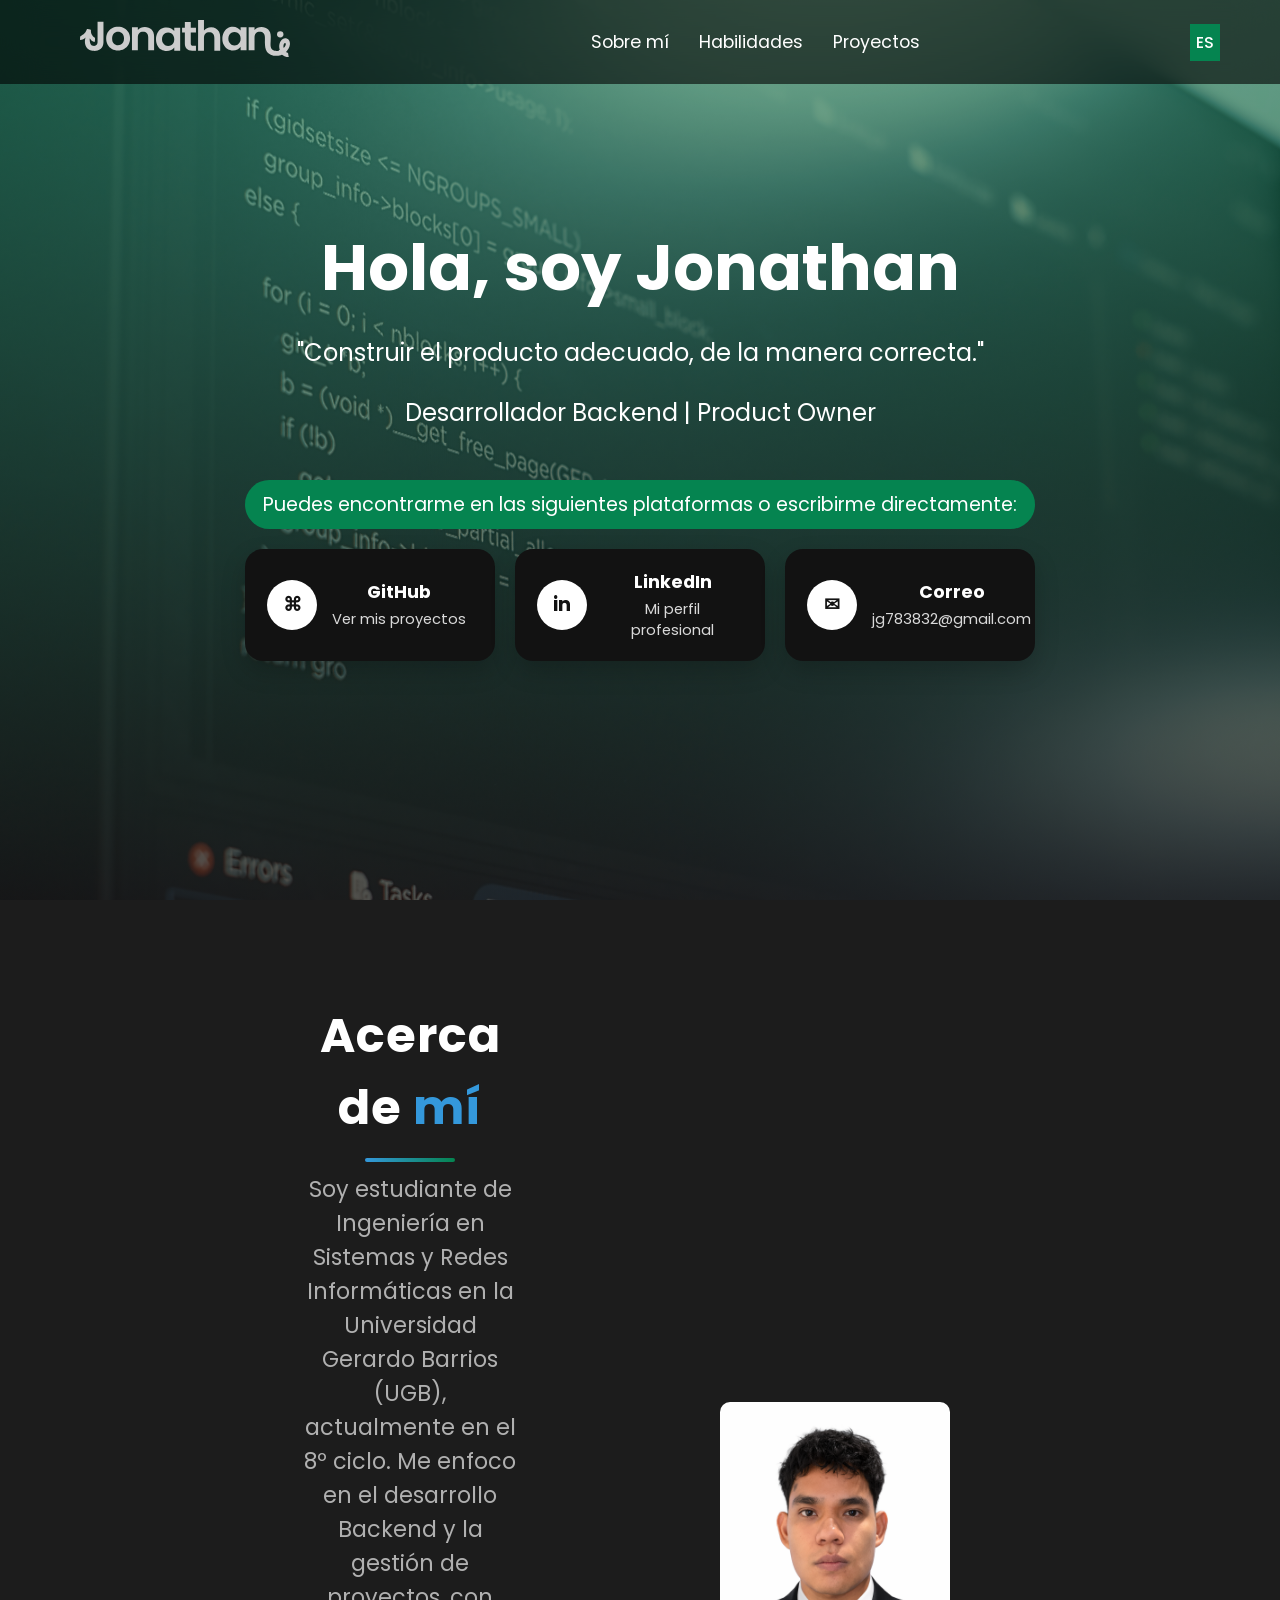
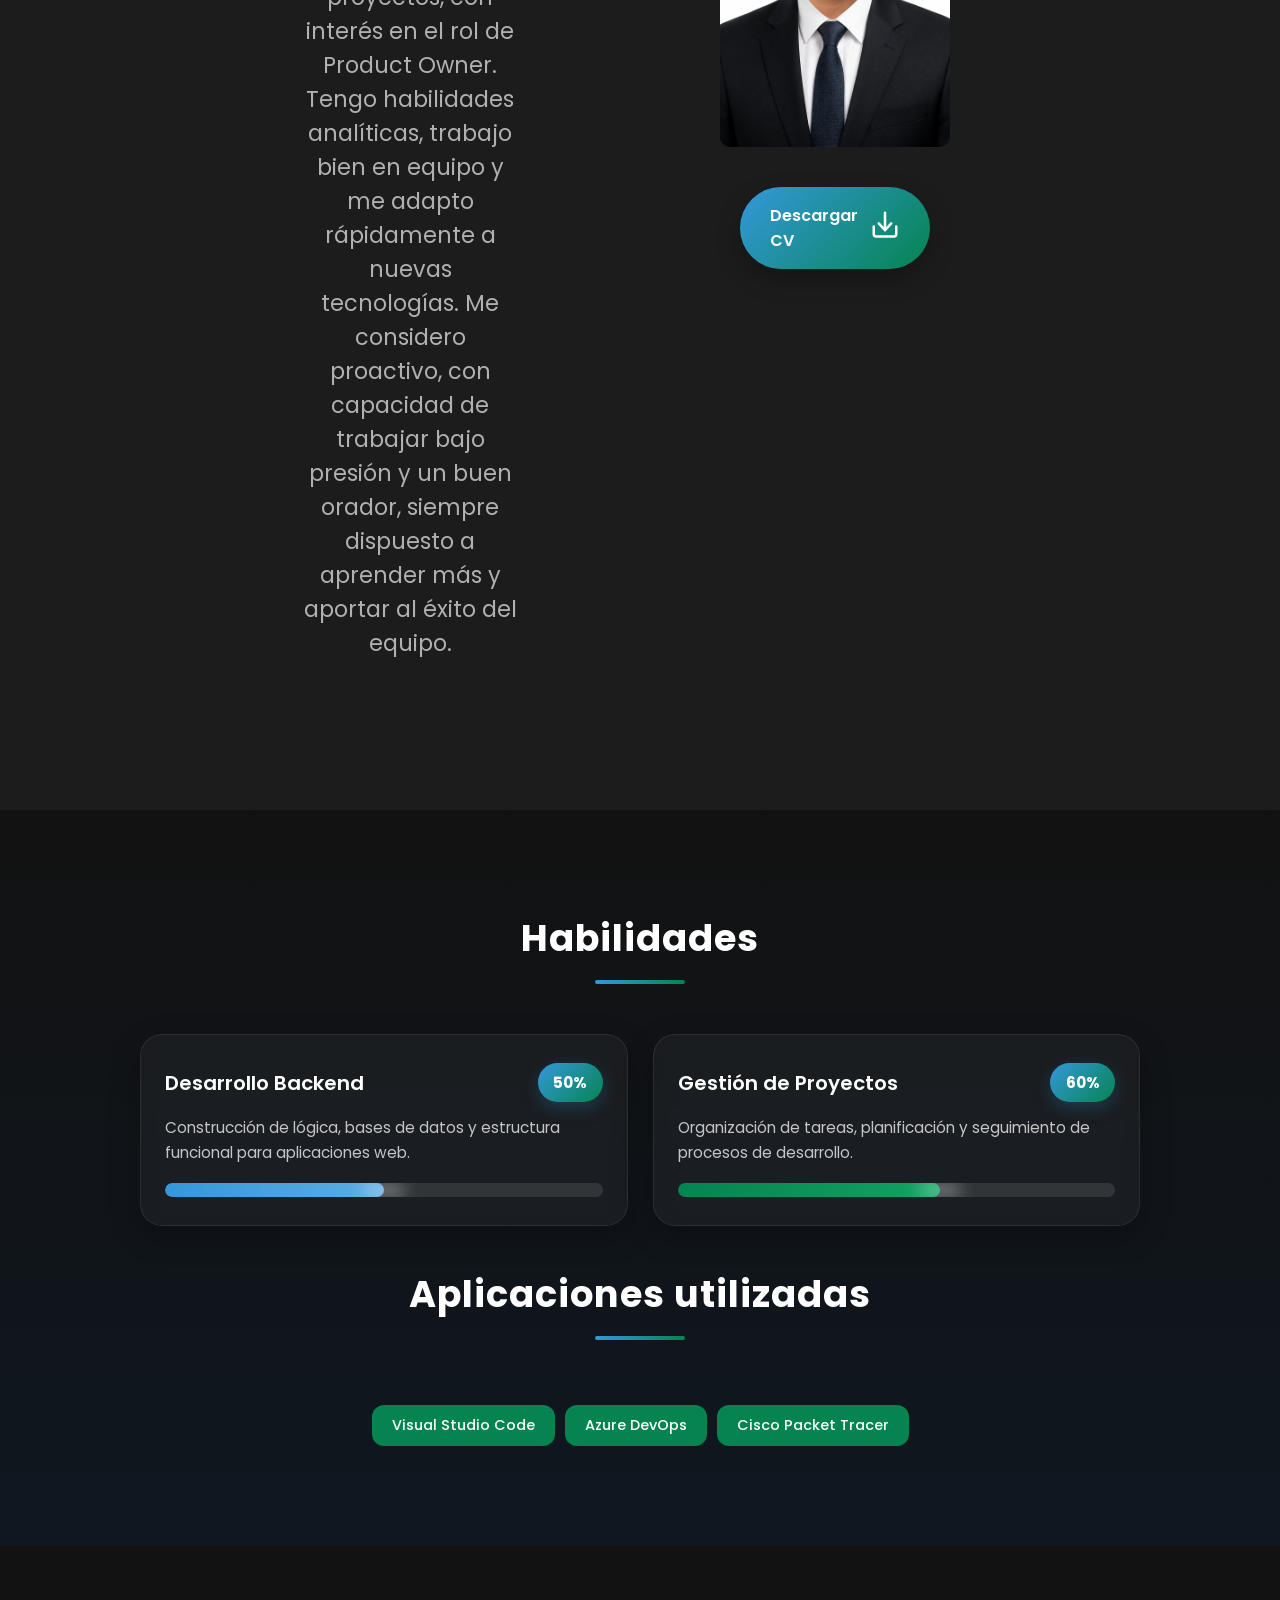
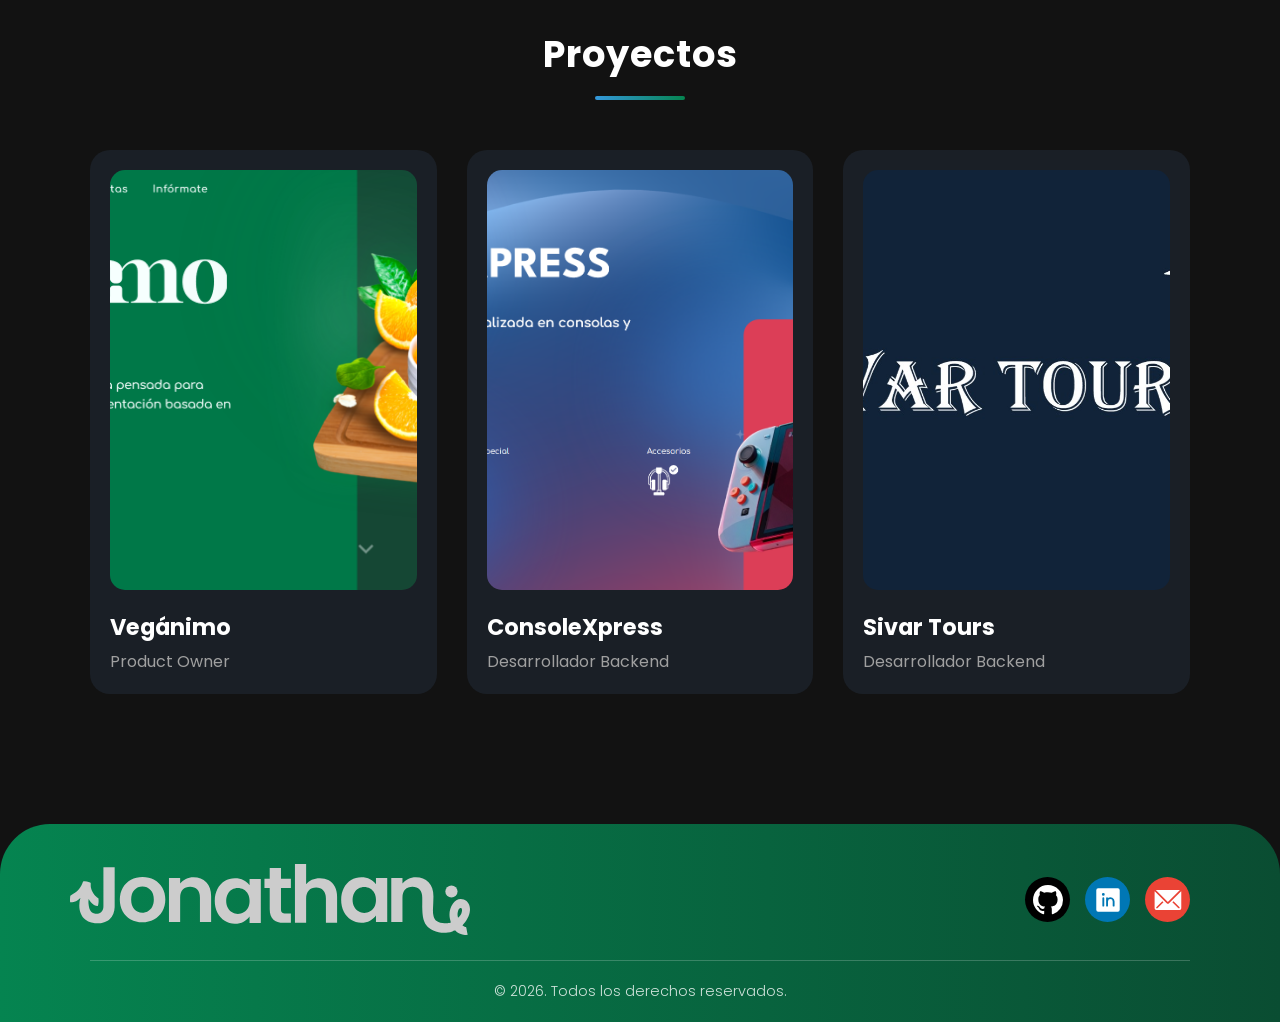
==== index.html @ ab4e5bc3 "Primer commit" ====
<!DOCTYPE html>
<html lang="es">
<head>
    <meta charset="UTF-8">
    <meta name="viewport" content="width=device-width, initial-scale=1.0">
    <meta name="description" content="Portafolio profesional de Jonathan, desarrollador y diseñador UI/UX">
    <link rel="preconnect" href="https://fonts.googleapis.com">
    <link rel="preconnect" href="https://fonts.gstatic.com" crossorigin>
    <link href="https://fonts.googleapis.com/css2?family=Poppins:wght@100;200;300;400;500;600;700;800;900&display=swap" rel="stylesheet">

    <title>Portafolio - Jonathan</title>
    <link rel="stylesheet" href="css/styles.css">
    <link rel="stylesheet" href="css/inicio.css">
    <link rel="stylesheet" href="css/sobremi.css">
    <link rel="stylesheet" href="css/proyectos.css">
    <link rel="stylesheet" href="css/footer.css">


</head>
<body>
    <!-- Barra de navegación -->
    <nav class="navbar">
        <div class="container">
            <a href="#" class="logo"><img src="images/logo/logo-blanco.svg" alt=""></a>
            <ul class="nav-links">
                <li><a href="#sobre-mi" data-es="Sobre mí" data-en="About me"></a></li>
                <li><a href="#habilidades" data-es="Habilidades" data-en="Skills"></a></li>
                <li><a href="#proyectos" data-es="Proyectos" data-en="Projects"></a></li>
                <!--<li><a href="#contacto">Contacto</a></li>-->
            </ul>
                <a class="idioma" id="btnIdioma">ES</a>
        </div>
    </nav>

    <!-- Hero -->
    <section class="hero">
        <div class="hero-content">
            <h1>Hola, soy Jonathan</h1>
            <p data-es='"Construir el producto adecuado, de la manera correcta."' data-en='"Build the right product, in the right way."'></p>
            <br>
            <p data-es="Desarrollador Backend | Product Owner " data-en="Backend Developer | Product Owner">Desarrollador Backend | Product Owner </p>

            <section class="contacto-seccion">
                <p class="contacto-texto" data-es="Puedes encontrarme en las siguientes plataformas o escribirme directamente:" data-en="You can find me on the following platforms or write to me directly:">
                    
                </p>

                <div class="contactos-box">
                    <a href="http://github.com/JonathanGolzalez" target="_blank" class="contacto-card github">
                        <span class="icono">⌘</span>
                        <div>
                            <h3>GitHub</h3>
                            <p data-es="Ver mis proyectos" data-en="See my projects"></p>
                        </div>
                    </a>

                    <a href="https:www.linkedin.com/in/jonathan-alexander-delgado-gonzález-838911291" target="_blank" class="contacto-card linkedin">
                        <span class="icono">in</span>
                        <div>
                            <h3>LinkedIn</h3>
                            <p data-es="Mi perfil profesional" data-en="My professional profile">l</p>
                        </div>
                    </a>

                    <a href="mailto:jg783832@gmail.com" class="contacto-card correo">
                        <span class="icono">✉</span>
                        <div>
                            <h3 data-es="Correo" data-en="Mail">Correo</h3>
                            <p>jg783832@gmail.com</p>
                        </div>
                    </a>
                </div>
            </section>

        </div>
    </section>

    <!-- Sobre mí -->
    <section class="sobre-mi" id="sobre-mi">
        <div class="secctitulo-acercademi">
            <h2 class="titulo-seccion" data-es='Acerca de <span>mí</span>' data-en='About <span>me</span>'>Acerca de <span>mí</span></h2>
            <p class="descripcion" 
            data-es="Soy estudiante de Ingeniería en Sistemas y Redes Informáticas en la Universidad Gerardo Barrios (UGB), actualmente en el 8º ciclo.
                Me enfoco en el desarrollo Backend y la gestión de proyectos, con interés en el rol de Product Owner. 
                Tengo habilidades analíticas, trabajo bien en equipo y me adapto rápidamente a nuevas tecnologías. 
                Me considero proactivo, con capacidad de trabajar bajo presión y un buen orador, siempre dispuesto a aprender más y aportar al éxito del equipo." 
            
            data-en="I am a Systems and Networks Engineering student at Gerardo Barrios University (UGB), currently in my eighth semester.

            I focus on backend development and project management, with an interest in the Product Owner role.

            I have strong analytical skills, work well in a team, and adapt quickly to new technologies.

            I consider myself proactive, capable of working under pressure, and a good communicator, always eager to learn more and contribute to the team's success.">
                
            </p>
        </div>
        <div class="contenedor-sobremi">
            <div class="imagenes-sobremi">
                <div class="imagen-atras">
                    <img src="images/Jonathan.png" alt="Imagen de Jonathan">
                </div>

                <section class="cv-seccion">
                    <a href="cv/Jonathan-Backend-PO.pdf" download class="btn-cv">
                        <span class="btn-cv-texto" data-es="Descargar CV" data-en="Download CV">Descargar CV</span>
                        <span class="btn-cv-icono">
                            <svg width="30px" height="30px" viewBox="0 0 24 24" fill="none" xmlns="http://www.w3.org/2000/svg">
                            <path d="M3 14V20C3 21.1046 3.89543 22 5 22H19C20.1046 22 21 21.1046 21 20V14" stroke="#fff" stroke-width="2" stroke-linecap="round" stroke-linejoin="round"/>
                            <path d="M12 3V17M12 17L7 11.5555M12 17L17 11.5556" stroke="#fff" stroke-width="2" stroke-linecap="round" stroke-linejoin="round"/>
                            </svg>
                        </span>
                    </a>
                </section>

            </div>
        </div>
    </section>

    <!-- Habilidades -->
    <section class="habilidades" id="habilidades">
        <h2 class="titulo-seccion" data-es="Habilidades" data-en="Skills">Habilidades</h2>

        <div class="habilidades-container">
            <div class="habilidad-card">
                <div class="habilidad-top">
                    <h3 data-es="Desarrollo Backend" data-en="Backend Development">Desarrollo Backend</h3>
                    <span>50%</span>
                </div>

                <p class="habilidad-texto" 
                
                data-es="Construcción de lógica, bases de datos y estructura funcional para aplicaciones web."
                
                data-en="Building logic, databases, and functional structure for web applications." >
                    
                </p>

                <div class="progress-bar">
                    <div class="progress backend"></div>
                </div>
            </div>

            <div class="habilidad-card">
                <div class="habilidad-top">
                    <h3 data-es="Gestión de Proyectos" data-en="Gestión de Proyectos"></h3>
                    <span>60%</span>
                </div>

                <p class="habilidad-texto" data-es="Organización de tareas, planificación y seguimiento de procesos de desarrollo." data-en="Task organization, planning and monitoring of development processes.">
                    
                </p>

                <div class="progress-bar">
                    <div class="progress gestion"></div>
                </div>
            </div>
        </div>

        <div class="aplicaciones-grid">
            <h2 class="titulo-seccion" data-es="Aplicaciones utilizadas" data-en="Applications used"></h2>
            <div class="pills-container">
                <span class="pill"  data-es="Visual Studio Code" data-en="Visual Studio Code"></span>
                <span class="pill">Azure DevOps</span>
                <span class="pill">Cisco Packet Tracer</span>
            </div>
        </div>

    </section>

    <!-- PROYECTOS -->
    <section class="proyectos" id="proyectos">
        <h2 class="titulo-seccion" data-es="Proyectos" data-en="Projects"></h2>

        <div class="proyectos-grid">
            <a href="proyectos/veganimo/veganimo.html" class="proyecto-card">
                <img src="proyectos/veganimo/img-veg-port.png" class="imagen-placeholder" alt="">
                <div class="proyecto-info">
                    <h3>Vegánimo</h3>
                    <p>Product Owner</p>
                </div>
            </a>

            <a href="proyectos/consolexpress/consolexpress.html" class="proyecto-card">
                <img src="proyectos/consolexpress/img-portcons.png" class="imagen-placeholder" alt="">
                <div class="proyecto-info">
                    <h3>ConsoleXpress</h3>
                    <p data-es="Desarrollador Backend" data-en="Backend Developer"></p>
                </div>
            </a>

            <a href="proyectos/sivar-tours/sivar-tours.html" class="proyecto-card">
                <img src="proyectos/sivar-tours/img-sivar.jpg" class="imagen-placeholder" alt="">
                <div class="proyecto-info">
                    <h3>Sivar Tours</h3>
                    <p data-es="Desarrollador Backend" data-en="Backend Developer"></p>
                </div>
            </a>
        </div>
    </section>

    <!-- FOOTER -->
    <footer class="main-footer">
        <div class="footer-content">
            <div class="footer-top">
                <img src="images/logo/logo-blanco.svg" class="footer-logo" alt="">
                
                <div class="social-links">
                    <a href="http://github.com/JonathanGolzalez" target="_blank" class="social-icon github-footer" title="GitHub">
                        <svg width="30px" height="30px" viewBox="0 0 16 16" xmlns="http://www.w3.org/2000/svg">
                        <path fill="#fff" fill-rule="evenodd" clip-rule="evenodd" d="M7.976 0A7.977 7.977 0 000 7.976c0 3.522 2.3 6.507 5.431 7.584.392.049.538-.196.538-.392v-1.37c-2.201.49-2.69-1.076-2.69-1.076-.343-.93-.881-1.175-.881-1.175-.734-.489.048-.489.048-.489.783.049 1.224.832 1.224.832.734 1.223 1.859.88 2.3.685.048-.538.293-.88.489-1.076-1.762-.196-3.621-.881-3.621-3.964 0-.88.293-1.566.832-2.153-.05-.147-.343-.978.098-2.055 0 0 .685-.196 2.201.832.636-.196 1.322-.245 2.007-.245s1.37.098 2.006.245c1.517-1.027 2.202-.832 2.202-.832.44 1.077.146 1.908.097 2.104a3.16 3.16 0 01.832 2.153c0 3.083-1.86 3.719-3.62 3.915.293.244.538.733.538 1.467v2.202c0 .196.146.44.538.392A7.984 7.984 0 0016 7.976C15.951 3.572 12.38 0 7.976 0z"/>
                        </svg>
                    </a>
                    <a href="https://www.linkedin.com/in/jonathan-gonzalez-838911291" target="_blank" class="social-icon linkedin-footer" title="LinkedIn">
                        <svg fill="#fff" width="30px" height="30px" viewBox="0 0 256 256" id="Flat" xmlns="http://www.w3.org/2000/svg">
                        <path d="M212,28H44A16.01817,16.01817,0,0,0,28,44V212a16.01833,16.01833,0,0,0,16,16H212a16.01833,16.01833,0,0,0,16-16V44A16.01817,16.01817,0,0,0,212,28ZM96,176.001a8,8,0,1,1-16,0v-64a8,8,0,0,1,16,0ZM88,92a12,12,0,1,1,12-12A12,12,0,0,1,88,92Zm96,84.001a8,8,0,1,1-16,0v-36a20,20,0,0,0-40,0v36a8,8,0,1,1-16,0v-64a7.99729,7.99729,0,0,1,15.79492-1.77857A35.98125,35.98125,0,0,1,184,140.001Z"/>
                        </svg>
                    </a>
                    <a href="mailto:jg783832@gmail.com" class="social-icon email-footer" title="Email">
                        <svg fill="#fff" width="30px" height="30px" viewBox="0 0 36 36" version="1.1"  preserveAspectRatio="xMidYMid meet" xmlns="http://www.w3.org/2000/svg" xmlns:xlink="http://www.w3.org/1999/xlink">
                            <title>email-solid</title>
                            <path class="clr-i-solid clr-i-solid-path-1" d="M32.33,6a2,2,0,0,0-.41,0h-28a2,2,0,0,0-.53.08L17.84,20.47Z"></path><path class="clr-i-solid clr-i-solid-path-2" d="M33.81,7.39,19.25,21.89a2,2,0,0,1-2.82,0L2,7.5a2,2,0,0,0-.07.5V28a2,2,0,0,0,2,2h28a2,2,0,0,0,2-2V8A2,2,0,0,0,33.81,7.39ZM5.3,28H3.91V26.57l7.27-7.21,1.41,1.41Zm26.61,0H30.51l-7.29-7.23,1.41-1.41,7.27,7.21Z"></path>
                            <rect x="0" y="0" width="36" height="36" fill-opacity="0"/>
                        </svg>
                    </a>
                </div>
            </div>
            
            <hr class="footer-line">
            
            <div class="footer-bottom">
                <p data-es="&copy; 2026. Todos los derechos reservados." data-en="© 2026. All rights reserved."></p>
            </div>
        </div>
    </footer>

      <!-- Contacto -->
    <!--<section class="contacto" id="contacto">
        <h2 class="titulo-seccion">Contacto</h2>
        <p>¿Te gustaría trabajar conmigo? Contáctame a través de:</p>
        <a href="mailto:Jg783832@gmail.com" class="btn">Enviar correo</a>
         <a href="https://www.linkedin.com/in/jonathan-gonzalez-838911291" target="_blank" class="btn">Mi LinkedIn</a>
    </section>-->

    <script src="script.js"></script>
    <script src="port-idioma.js"></script>
</body>
</html>
---- css/styles.css ----
/* Reset */
* {
    margin: 0;
    padding: 0;
    box-sizing: border-box;
}

/* Body */
body {
    font-family: 'Poppins', sans-serif;
    background-color: #121212;
    color: #fff;
}

/* Navbar */
.navbar {
    background-color: rgba(0, 0, 0, 0.6);
    position: fixed;
    width: 100%;
    top: 0;
    z-index: 100;
    padding: 20px 0;
    backdrop-filter: blur(20px);
}

.navbar .container {
    display: flex;
    justify-content: space-between;
    align-items: center;
    max-width: 1200px;
    margin: 0 auto;
    padding: 0 20px;
}



.logo{
    margin-left: 20px;
    width: 210px;
    height: auto;
}

.navbar .nav-links {
    list-style: none;
    display: flex;
}

.navbar .nav-links li {
    margin-left: 30px;
}

.navbar .nav-links li a {
    color: #fff;
    text-decoration: none;
    font-size: 1.1rem;
}

/*boton ingles/español*/
.idioma{
    font-weight:500;
    cursor: pointer;
    padding: 6px;
    background: #058450;
}

.idioma:active{
    background-color: #05a261;
}


.titulo-seccion {
    text-align: center;
    font-size: 2.3rem;
    color: #ffffff;
    margin-bottom: 50px;
    position: relative;
    letter-spacing: 1px;
}

.titulo-seccion::after {
    content: "";
    display: block;
    width: 90px;
    height: 4px;
    margin: 14px auto 0;
    border-radius: 10px;
    background: linear-gradient(90deg, #3498DB, #058450);
}



/* Contacto */
.contacto {
    padding: 80px 0;
    text-align: center;
    background-color: #1c1c1c;
}

.contacto p {
    margin-bottom: 20px;
    font-size: 1.2rem;
}

.contacto .btn {
    background-color: #3498db;
    color: #fff;
    padding: 15px 30px;
    border-radius: 5px;
    text-decoration: none;
    font-size: 1.2rem;
}

.contacto .btn:hover {
    background-color: #2980b9;
}

/* Sobre mí */
.sobre-mi {
    padding: 100px 0;
    background-color: #1c1c1c;
    display: flex; /* Usamos flexbox */
    align-items: center; /* Centra verticalmente los elementos */
    justify-content: flex-start; /* Alinea los elementos a la izquierda */
}

/* Contenedor de la imagen y el texto */
.sobre-mi .contenedor-sobremi {
    display: flex;
    align-items: center;
    justify-content: flex-start;
    width: 100%;
}

.sobre-mi .imagenes-sobremi {
    margin-left: 200px; /* Mueve la imagen hacia la derecha */
}

.sobre-mi .imagenes-sobremi .imagen-atras img {
    width: 350px; /* Limitar el tamaño de la imagen */
    height: auto; /* Mantener la relación de aspecto */
    max-width: 100%; /* Asegura que no se desborde */
    border-radius: 10px; /* Bordes redondeados (opcional) */
    display: block; /* Elimina el espacio en blanco debajo de la imagen */
    margin-right: 0; /* Centra la imagen */
}

/* Ajustes en el texto */
.sobre-mi .descripcion {
    font-size: 1.1rem;
    color: #b0b0b0;
    max-width: 700px;
    margin: 0 auto;
}
---- css/inicio.css ----
/* Hero Section */
.hero {
    height: 100vh;
    background-image:
        linear-gradient(to bottom, rgba(5, 132, 79, 0.479) 0%, rgba(18, 18, 18, 0.671) 100%),
        url('/images/bg-bakend.jpg');
    background-size: cover;
    background-position: center center;
    background-repeat: no-repeat;
    display: flex;
    justify-content: center;
    align-items: center;
    text-align: center;
}

.hero-content {
    color: #fff;
}

.hero h1 {
    font-size: 4rem;
    margin-bottom: 20px;
}

.hero p {
    font-size: 1.5rem;
}

.contacto-seccion{
    width: 100%;
    max-width: 900px;
    margin: 30px auto 0;
    padding: 20px;
}

.contacto-texto{
    color: #FFFFFF;
    font-size: 1.2rem !important;
    margin-bottom: 20px;
    text-align: center;
    background-color: #058450;
    padding: 10px;
    border-radius: 50px;
}

.contactos-box{
    display: flex;
    justify-content: center;
    gap: 20px;
    flex-wrap: wrap;
}

.contacto-card{
    width: 250px;
    min-height: 90px;
    background: #121212;
    border: 2px solid transparent;
    border-radius: 18px;
    padding: 18px 20px;
    display: flex;
    align-items: center;
    gap: 15px;
    text-decoration: none;
    color: #FFFFFF;
    box-shadow: 0 10px 25px rgba(0,0,0,0.20);
    transition: transform 0.35s ease, box-shadow 0.35s ease, border-color 0.35s ease;
    animation: subirSuave 1s ease;
}

.contacto-card:hover{
    transform: translateY(-8px) scale(1.03);
    box-shadow: 0 15px 30px rgba(52, 152, 219, 0.25);
}

.contacto-card .icono{
    width: 50px;
    height: 50px;
    border-radius: 50%;
    background: #FFFFFF;
    color: #121212;
    display: flex;
    justify-content: center;
    align-items: center;
    font-weight: 700;
    font-size: 1.2rem;
    flex-shrink: 0;
    transition: transform 0.35s ease, background 0.35s ease, color 0.35s ease;
}

.contacto-card:hover .icono{
    transform: rotate(8deg) scale(1.1);
}

.contacto-card h3{
    margin: 0;
    font-size: 1.1rem;
}

.contacto-card p{
    margin: 4px 0 0;
    font-size: 0.92rem;
    color: #d9d9d9;
}

.github:hover{
    border-color: #3498DB;
}

.linkedin:hover{
    border-color: #058450;
}

.correo:hover{
    border-color: #FFFFFF;
}

.github:hover .icono{
    background: #3498DB;
    color: #FFFFFF;
}

.linkedin:hover .icono{
    background: #058450;
    color: #FFFFFF;
}

.correo:hover .icono{
    background: #FFFFFF;
    color: #121212;
}

@keyframes subirSuave{
    from{
        opacity: 0;
        transform: translateY(25px);
    }
    to{
        opacity: 1;
        transform: translateY(0);
    }
}

/* Responsive */
@media (max-width: 768px){
    .contactos-box{
        flex-direction: column;
        align-items: center;
    }

    .contacto-card{
        width: 100%;
        max-width: 330px;
    }
}
---- css/sobremi.css ----
/* Sobre mí */
.sobre-mi {
    padding: 100px 300px !important;
    background-color: #1c1c1c;
    display: flex; /* Usamos flexbox */
    align-items: center; /* Centra verticalmente los elementos */
    justify-content: center; /* Centra horizontalmente los elementos */
}

.sobre-mi .secctitulo-acercademi {
    text-align: center;
    margin-bottom: 50px;
}

.sobre-mi .secctitulo-acercademi h2 {
    font-size: 3rem;
    margin-bottom: 10px;
}

.sobre-mi .secctitulo-acercademi span {
    color: #3498db;
}

.sobre-mi .descripcion {
    font-size: 1.4rem;
    color: #b0b0b0;
    max-width: 700px;
    margin: 0 auto;
}

/* Contenedor de la imagen y el texto */
.sobre-mi .contenedor-sobremi {
    display: flex;
    align-items: center;
    justify-content: center;
    width: 100%;
}

.sobre-mi .imagenes-sobremi {
    margin-right: 30px; /* Espacio entre la imagen y el texto */
}

.sobre-mi .imagenes-sobremi .imagen-atras img {
    width: 350px; /* Limitar el tamaño de la imagen */
    height: auto; /* Mantener la relación de aspecto */
    max-width: 100%; /* Asegura que no se desborde */
    border-radius: 10px; /* Bordes redondeados (opcional) */
    display: block; /* Elimina el espacio en blanco debajo de la imagen */
    margin: 0 auto; /* Centra la imagen */
}

.cv-seccion{
    width: 100%;
    display: flex;
    justify-content: center;
    align-items: center;
    padding: 40px 20px;
}

.btn-cv{
    position: relative;
    display: inline-flex;
    align-items: center;
    gap: 12px;
    padding: 16px 30px;
    background: linear-gradient(135deg, #3498DB, #058450);
    color: #FFFFFF;
    text-decoration: none;
    font-size: 1rem;
    font-weight: 600;
    border-radius: 50px;
    overflow: hidden;
    transition: transform 0.35s ease, box-shadow 0.35s ease;
    box-shadow: 0 10px 25px rgba(0, 0, 0, 0.25);
    animation: flotar 2.5s ease-in-out infinite;
}

.btn-cv:hover{
    transform: translateY(-5px) scale(1.04);
    box-shadow: 0 15px 30px rgba(52, 152, 219, 0.35);
}

.btn-cv-texto,
.btn-cv-icono{
    position: relative;
    z-index: 2;
}

.btn-cv-icono{
    font-size: 1.2rem;
    transition: transform 0.35s ease;
}

.btn-cv:hover .btn-cv-icono{
    transform: translateY(3px);
}

.btn-cv::before{
    content: "";
    position: absolute;
    top: 0;
    left: -75%;
    width: 50%;
    height: 100%;
    background: rgba(255,255,255,0.25);
    transform: skewX(-25deg);
    transition: left 0.7s ease;
}

.btn-cv:hover::before{
    left: 130%;
}

@keyframes flotar{
    0%, 100%{
        transform: translateY(0);
    }
    50%{
        transform: translateY(-6px);
    }
}


/* HABILIDADES */
.habilidades {
    padding: 100px 20px;
    background: linear-gradient(180deg, #121212 0%, #0f1720 100%);
}

.habilidades .titulo-seccion {
    text-align: center;
    font-size: 2.3rem;
    color: #ffffff;
    margin-bottom: 50px;
    position: relative;
    letter-spacing: 1px;
}

.habilidades .titulo-seccion::after {
    content: "";
    display: block;
    width: 90px;
    height: 4px;
    margin: 14px auto 0;
    border-radius: 10px;
    background: linear-gradient(90deg, #3498DB, #058450);
}

.habilidades-container {
    max-width: 1000px;
    margin: 0 auto;
    display: grid;
    grid-template-columns: repeat(2, minmax(280px, 1fr));
    gap: 25px;
}

.habilidad-card {
    background: rgba(255, 255, 255, 0.04);
    border: 1px solid rgba(255, 255, 255, 0.08);
    border-radius: 22px;
    padding: 28px 24px;
    box-shadow: 0 10px 30px rgba(0, 0, 0, 0.25);
    backdrop-filter: blur(8px);
    transition: transform 0.35s ease, box-shadow 0.35s ease, border-color 0.35s ease;
    position: relative;
    overflow: hidden;
}

.habilidad-card::before {
    content: "";
    position: absolute;
    inset: 0;
    background: linear-gradient(135deg, rgba(52, 152, 219, 0.10), rgba(5, 132, 80, 0.08));
    opacity: 0;
    transition: opacity 0.35s ease;
}

.habilidad-card:hover {
    transform: translateY(-8px);
    border-color: rgba(52, 152, 219, 0.35);
    box-shadow: 0 18px 40px rgba(0, 0, 0, 0.35);
}

.habilidad-card:hover::before {
    opacity: 1;
}

.habilidad-top,
.habilidad-texto,
.progress-bar {
    position: relative;
    z-index: 2;
}

.habilidad-top {
    display: flex;
    justify-content: space-between;
    align-items: center;
    gap: 15px;
    margin-bottom: 14px;
}

.habilidad-top h3 {
    color: #ffffff;
    font-size: 1.25rem;
    margin: 0;
    font-weight: 600;
}

.habilidad-top span {
    min-width: 65px;
    text-align: center;
    padding: 8px 12px;
    border-radius: 999px;
    background: linear-gradient(135deg, #3498DB, #058450);
    color: #ffffff;
    font-size: 0.95rem;
    font-weight: 700;
    box-shadow: 0 6px 18px rgba(52, 152, 219, 0.25);
}

.habilidad-texto {
    color: rgba(255, 255, 255, 0.75);
    font-size: 0.96rem;
    line-height: 1.6;
    margin-bottom: 18px;
}

.progress-bar {
    width: 100%;
    height: 14px;
    background: rgba(255, 255, 255, 0.10);
    border-radius: 999px;
    overflow: hidden;
    position: relative;
}

.progress {
    height: 100%;
    border-radius: 999px;
    position: relative;
    animation: llenarBarra 1.8s ease forwards;
}

.progress::after {
    content: "";
    position: absolute;
    top: 0;
    right: -20px;
    width: 40px;
    height: 100%;
    background: rgba(255, 255, 255, 0.35);
    filter: blur(8px);
}

.backend {
    width: 50%;
    background: linear-gradient(90deg, #3498DB, #5dade2);
}

.gestion {
    width: 60%;
    background: linear-gradient(90deg, #058450, #12a362);
}

@keyframes llenarBarra {
    from {
        width: 0;
    }
}

/* Responsive */
@media (max-width: 768px) {
    .habilidades {
        padding: 80px 15px;
    }

    .habilidades-container {
        grid-template-columns: 1fr;
    }

    .habilidades .titulo-seccion {
        font-size: 2rem;
    }

    .habilidad-card {
        padding: 24px 18px;
    }

    .habilidad-top h3 {
        font-size: 1.1rem;
    }

    .habilidad-top span {
        font-size: 0.88rem;
        min-width: 58px;
        padding: 7px 10px;
    }
}


/* Aplicaciones (Pills) */
.aplicaciones-grid {
    margin-top: 40px;
    justify-content: center;
    position: relative;
    display: grid;

}

.pills-container {
    display: flex;
    flex-wrap: wrap;
    gap: 10px;
    margin-top: 15px;
}

.pill {
    background: #058450;
    color: white;
    padding: 10px 20px;
    border-radius: 12px;
    font-size: 0.9rem;
    font-weight: 500;
}
---- css/proyectos.css ----
/* Contenedor principal de la sección */
.proyectos {
    padding: 80px 7%;
    /*background: linear-gradient(180deg, #121212 0%, #0f1720 100%);*/
    text-align: center;
}

.titulo-seccion {
    text-align: center;
    font-size: 2.3rem;
    color: #ffffff;
    margin-bottom: 50px;
    position: relative;
    letter-spacing: 1px;
}

.titulo-seccion::after {
    content: "";
    display: block;
    width: 90px;
    height: 4px;
    margin: 14px auto 0;
    border-radius: 10px;
    background: linear-gradient(90deg, #3498DB, #058450);
}

/* Grid para alinear las tarjetas */
.proyectos-grid {
    display: grid;
    grid-template-columns: repeat(auto-fit, minmax(300px, 1fr));
    gap: 30px;
    max-width: 1200px;
    margin: 0 auto;
}

/* Estilo de la Tarjeta */
.proyecto-card {
    background-color: #1a1f26; /* Gris muy oscuro como el de la imagen */
    border-radius: 20px;
    padding: 20px;
    text-decoration: none; /* Quita el subrayado del enlace */
    transition: transform 0.3s ease, box-shadow 0.3s ease;
    display: block;
    text-align: left;
}

.proyecto-card:hover {
    transform: translateY(-8px);
    border-color: rgba(52, 152, 219, 0.35);
    box-shadow: 0 18px 40px rgba(0, 0, 0, 0.35);
}

.proyecto-card::before {
    content: "";

    inset: 0;
    background: linear-gradient(135deg, rgba(52, 152, 219, 0.10), rgba(5, 132, 80, 0.08));
    opacity: 0;
    transition: opacity 0.35s ease;
}



/* El recuadro blanco de la imagen */
.imagen-placeholder {
    width: 100%;
    height: 420px;
    object-fit: cover;
    display: block;
    aspect-ratio: 1 / 1; /* Lo hace cuadrado */
    border-radius: 15px;
    margin-bottom: 20px;
}


/* Textos dentro de la tarjeta */
.proyecto-info h3 {
    color: #ffffff;
    font-size: 1.4rem;
    margin-bottom: 5px;
    font-weight: 700;
}

.proyecto-info p {
    color: #a0a0a0; /* Color gris claro para el rol */
    font-size: 1rem;
}
---- css/footer.css ----
.main-footer {
    background: linear-gradient(90deg, #058450 0%, #0a4d32 100%);
    border-radius: 50px 50px 0 0; /* Bordes redondeados superiores */
    padding: 40px 7% 20px;
    color: #ffffff;
    margin-top: 50px;
}

.footer-content {
    max-width: 1200px;
    margin: 0 auto;
}

.footer-top {
    display: flex;
    justify-content: space-between;
    align-items: center;
    margin-bottom: 25px;
}

.footer-logo {
    margin-left: -20px;
    width: 400px;
    height: auto;
}

/* Contenedor de Iconos */
.social-links {
    display: flex;
    gap: 15px;
}

.social-icon {
    width: 45px;
    height: 45px;
    border-radius: 50%;
    display: flex;
    justify-content: center;
    align-items: center;
    text-decoration: none;
    color: #ffffff;
    font-size: 1.2rem;
    transition: all 0.3s ease;
}

/* Colores específicos para mejorar el diseño original */
.github-footer { background-color: #000000; }
.linkedin-footer { background-color: #0077b5; }
.email-footer { background-color: #ea4335; }

.social-icon:hover {
    transform: translateY(-5px);
    filter: brightness(1.2);
    box-shadow: 0 5px 15px rgba(0, 0, 0, 0.3);
}

/* Línea divisoria */
.footer-line {
    border: 0;
    height: 1px;
    background: rgba(255, 255, 255, 0.2);
    margin: 0;
}

.footer-bottom {
    text-align: center;
    padding-top: 20px;
}

.footer-bottom p {
    font-size: 0.9rem;
    opacity: 0.8;
    font-weight: 300;
}

/* Ajuste para móviles */
@media (max-width: 600px) {
    .footer-top {
        flex-direction: column;
        gap: 20px;
    }
    
    .main-footer {
        border-radius: 30px 30px 0 0;
        padding: 30px 5% 20px;
    }
}
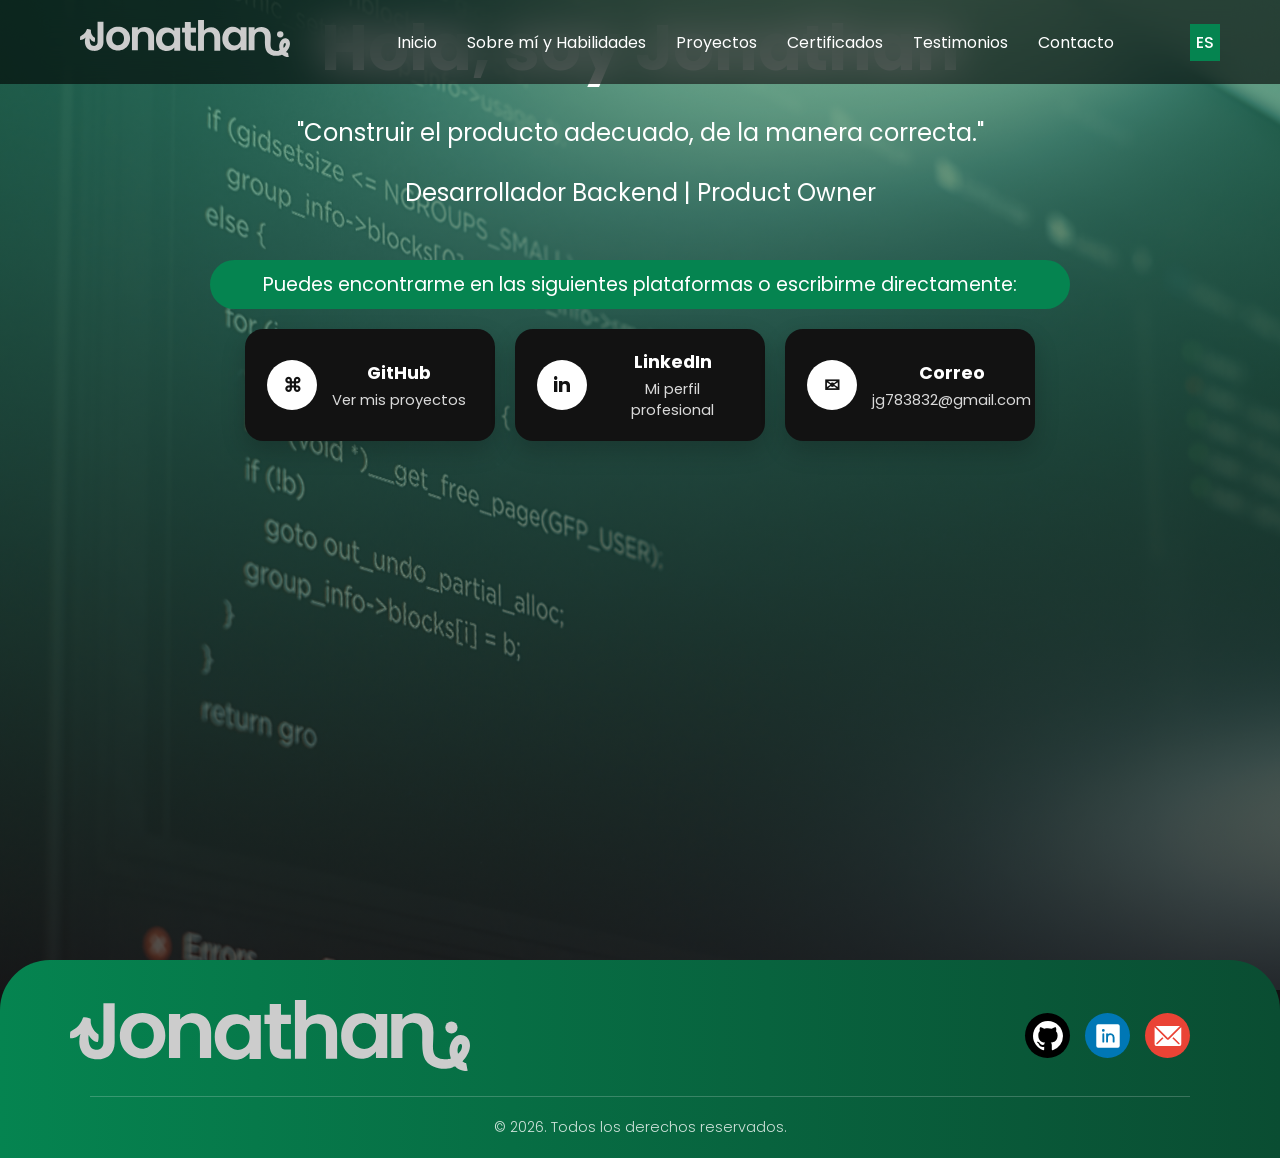
==== commit e70b4cce: "Corrigiendo poco a poco inicio, sobre mi y demas, faltan los demas apartados y agregar varias cosas" ====
--- a/index.html
+++ b/index.html
@@ -1,248 +1,446 @@
-<!DOCTYPE html>
-<html lang="es">
-<head>
-    <meta charset="UTF-8">
-    <meta name="viewport" content="width=device-width, initial-scale=1.0">
-    <meta name="description" content="Portafolio profesional de Jonathan, desarrollador y diseñador UI/UX">
-    <link rel="preconnect" href="https://fonts.googleapis.com">
-    <link rel="preconnect" href="https://fonts.gstatic.com" crossorigin>
-    <link href="https://fonts.googleapis.com/css2?family=Poppins:wght@100;200;300;400;500;600;700;800;900&display=swap" rel="stylesheet">
+<!doctype html>
+<html lang="en">
+  <head>
+    <meta charset="UTF-8" />
+    <meta name="viewport" content="width=device-width, initial-scale=1.0" />
+    <meta
+      name="description"
+      content="Portafolio profesional de Jonathan, desarrollador y diseñador UI/UX"
+    />
+    <link rel="preconnect" href="https://fonts.googleapis.com" />
+    <link rel="preconnect" href="https://fonts.gstatic.com" crossorigin />
+    <link
+      href="https://fonts.googleapis.com/css2?family=Poppins:wght@100;200;300;400;500;600;700;800;900&display=swap"
+      rel="stylesheet"
+    />
+
+    <!-- CEO -->
+    <meta property="og:title" content="Portafolio Jonathan González" />
+    <meta
+      property="og:description"
+      content="Desarrollador Backend y Product Owner"
+    />
+    <meta property="og:type" content="website" />
+    <meta property="og:url" content="" />
 
     <title>Portafolio - Jonathan</title>
-    <link rel="stylesheet" href="css/styles.css">
-    <link rel="stylesheet" href="css/inicio.css">
-    <link rel="stylesheet" href="css/sobremi.css">
-    <link rel="stylesheet" href="css/proyectos.css">
-    <link rel="stylesheet" href="css/footer.css">
-
-
-</head>
-<body>
+    <!-- CEO -->
+    <link rel="stylesheet" href="css/nabvar.css" />
+    <link rel="stylesheet" href="css/inicio.css" />
+    <link rel="stylesheet" href="css/sobremi.css" />
+    <link rel="stylesheet" href="css/proyectos.css" />
+    <link rel="stylesheet" href="css/certificados.css" />
+    <link rel="stylesheet" href="css/testimonios.css" />
+    <link rel="stylesheet" href="css/contacto.css" />
+
+    <link rel="stylesheet" href="css/footer.css" />
+  </head>
+  <body>
     <!-- Barra de navegación -->
     <nav class="navbar">
-        <div class="container">
-            <a href="#" class="logo"><img src="images/logo/logo-blanco.svg" alt=""></a>
-            <ul class="nav-links">
-                <li><a href="#sobre-mi" data-es="Sobre mí" data-en="About me"></a></li>
-                <li><a href="#habilidades" data-es="Habilidades" data-en="Skills"></a></li>
-                <li><a href="#proyectos" data-es="Proyectos" data-en="Projects"></a></li>
-                <!--<li><a href="#contacto">Contacto</a></li>-->
-            </ul>
-                <a class="idioma" id="btnIdioma">ES</a>
-        </div>
+      <div class="container">
+        <a href="#" class="logo"
+          ><img src="images/logo/logo-blanco.svg" alt=""
+        /></a>
+        <ul class="nav-links">
+          <li>
+            <a
+              href="#"
+              data-section="inicio"
+              data-es="Inicio"
+              data-en="Home"
+            ></a>
+          </li>
+          <li>
+            <a
+              href="#"
+              data-section="sobre-mi"
+              data-es="Sobre mí y Habilidades"
+              data-en="About me and skills"
+            ></a>
+          </li>
+
+          <li>
+            <a
+              href="#"
+              data-section="proyectos"
+              data-es="Proyectos"
+              data-en="Projects"
+            ></a>
+          </li>
+          <li>
+            <a
+              href="#"
+              data-section="certificados"
+              data-es="Certificados"
+              data-en="Certificates"
+            ></a>
+          </li>
+          <li>
+            <a
+              href="#"
+              data-section="testimonios"
+              data-es="Testimonios"
+              data-en="Testimonials"
+            ></a>
+          </li>
+          <li>
+            <a
+              href="#"
+              data-section="contacto"
+              data-es="Contacto"
+              data-en="Contact"
+            ></a>
+          </li>
+        </ul>
+        <a class="idioma" id="btnIdioma">ES</a>
+      </div>
     </nav>
 
     <!-- Hero -->
-    <section class="hero">
+    <section class="pagina hero active" id="inicio">
+      <div class="hero">
         <div class="hero-content">
-            <h1>Hola, soy Jonathan</h1>
-            <p data-es='"Construir el producto adecuado, de la manera correcta."' data-en='"Build the right product, in the right way."'></p>
-            <br>
-            <p data-es="Desarrollador Backend | Product Owner " data-en="Backend Developer | Product Owner">Desarrollador Backend | Product Owner </p>
-
-            <section class="contacto-seccion">
-                <p class="contacto-texto" data-es="Puedes encontrarme en las siguientes plataformas o escribirme directamente:" data-en="You can find me on the following platforms or write to me directly:">
-                    
-                </p>
-
-                <div class="contactos-box">
-                    <a href="http://github.com/JonathanGolzalez" target="_blank" class="contacto-card github">
-                        <span class="icono">⌘</span>
-                        <div>
-                            <h3>GitHub</h3>
-                            <p data-es="Ver mis proyectos" data-en="See my projects"></p>
-                        </div>
-                    </a>
-
-                    <a href="https:www.linkedin.com/in/jonathan-alexander-delgado-gonzález-838911291" target="_blank" class="contacto-card linkedin">
-                        <span class="icono">in</span>
-                        <div>
-                            <h3>LinkedIn</h3>
-                            <p data-es="Mi perfil profesional" data-en="My professional profile">l</p>
-                        </div>
-                    </a>
-
-                    <a href="mailto:jg783832@gmail.com" class="contacto-card correo">
-                        <span class="icono">✉</span>
-                        <div>
-                            <h3 data-es="Correo" data-en="Mail">Correo</h3>
-                            <p>jg783832@gmail.com</p>
-                        </div>
-                    </a>
+          <h1>Hola, soy Jonathan</h1>
+          <p
+            data-es='"Construir el producto adecuado, de la manera correcta."'
+            data-en='"Build the right product, in the right way."'
+          ></p>
+          <br />
+          <p
+            data-es="Desarrollador Backend | Product Owner "
+            data-en="Backend Developer | Product Owner"
+          >
+            Desarrollador Backend | Product Owner
+          </p>
+
+          <section class="contacto-seccion">
+            <p
+              class="contacto-texto"
+              data-es="Puedes encontrarme en las siguientes plataformas o escribirme directamente:"
+              data-en="You can find me on the following platforms or write to me directly:"
+            ></p>
+
+            <div class="contactos-box">
+              <a
+                href="http://github.com/JonathanGolzalez"
+                target="_blank"
+                class="contacto-card github"
+              >
+                <span class="icono">⌘</span>
+                <div>
+                  <h3>GitHub</h3>
+                  <p data-es="Ver mis proyectos" data-en="See my projects"></p>
                 </div>
-            </section>
-
-        </div>
+              </a>
+
+              <a
+                href="https:www.linkedin.com/in/jonathan-alexander-delgado-gonzález-838911291"
+                target="_blank"
+                class="contacto-card linkedin"
+              >
+                <span class="icono">in</span>
+                <div>
+                  <h3>LinkedIn</h3>
+                  <p
+                    data-es="Mi perfil profesional"
+                    data-en="My professional profile"
+                  >
+                    l
+                  </p>
+                </div>
+              </a>
+
+              <a href="mailto:jg783832@gmail.com" class="contacto-card correo">
+                <span class="icono">✉</span>
+                <div>
+                  <h3 data-es="Correo" data-en="Mail">Correo</h3>
+                  <p>jg783832@gmail.com</p>
+                </div>
+              </a>
+            </div>
+          </section>
+        </div>
+      </div>
     </section>
 
-    <!-- Sobre mí -->
-    <section class="sobre-mi" id="sobre-mi">
+    <!-- sobre mi y habilidades-->
+    <section class="pagina sobre-mi" id="sobre-mi">
+      <div class="sobre">
         <div class="secctitulo-acercademi">
-            <h2 class="titulo-seccion" data-es='Acerca de <span>mí</span>' data-en='About <span>me</span>'>Acerca de <span>mí</span></h2>
-            <p class="descripcion" 
+          <h2
+            class="titulo-seccion"
+            data-es="Acerca de <span>mí</span>"
+            data-en="About <span>me</span>"
+          >
+            Acerca de <span>mí</span>
+          </h2>
+          <p
+            class="descripcion"
             data-es="Soy estudiante de Ingeniería en Sistemas y Redes Informáticas en la Universidad Gerardo Barrios (UGB), actualmente en el 8º ciclo.
                 Me enfoco en el desarrollo Backend y la gestión de proyectos, con interés en el rol de Product Owner. 
                 Tengo habilidades analíticas, trabajo bien en equipo y me adapto rápidamente a nuevas tecnologías. 
-                Me considero proactivo, con capacidad de trabajar bajo presión y un buen orador, siempre dispuesto a aprender más y aportar al éxito del equipo." 
-            
+                Me considero proactivo, con capacidad de trabajar bajo presión y un buen orador, siempre dispuesto a aprender más y aportar al éxito del equipo."
             data-en="I am a Systems and Networks Engineering student at Gerardo Barrios University (UGB), currently in my eighth semester.
 
             I focus on backend development and project management, with an interest in the Product Owner role.
 
             I have strong analytical skills, work well in a team, and adapt quickly to new technologies.
 
-            I consider myself proactive, capable of working under pressure, and a good communicator, always eager to learn more and contribute to the team's success.">
-                
-            </p>
+            I consider myself proactive, capable of working under pressure, and a good communicator, always eager to learn more and contribute to the team's success."
+          ></p>
         </div>
         <div class="contenedor-sobremi">
-            <div class="imagenes-sobremi">
-                <div class="imagen-atras">
-                    <img src="images/Jonathan.png" alt="Imagen de Jonathan">
-                </div>
-
-                <section class="cv-seccion">
-                    <a href="cv/Jonathan-Backend-PO.pdf" download class="btn-cv">
-                        <span class="btn-cv-texto" data-es="Descargar CV" data-en="Download CV">Descargar CV</span>
-                        <span class="btn-cv-icono">
-                            <svg width="30px" height="30px" viewBox="0 0 24 24" fill="none" xmlns="http://www.w3.org/2000/svg">
-                            <path d="M3 14V20C3 21.1046 3.89543 22 5 22H19C20.1046 22 21 21.1046 21 20V14" stroke="#fff" stroke-width="2" stroke-linecap="round" stroke-linejoin="round"/>
-                            <path d="M12 3V17M12 17L7 11.5555M12 17L17 11.5556" stroke="#fff" stroke-width="2" stroke-linecap="round" stroke-linejoin="round"/>
-                            </svg>
-                        </span>
-                    </a>
-                </section>
-
-            </div>
-        </div>
+          <div class="imagenes-sobremi">
+            <div class="imagen-atras">
+              <img src="images/Jonathan.png" alt="Imagen de Jonathan" />
+            </div>
+
+            <section class="cv-seccion">
+              <a href="cv/Jonathan-Backend-PO.pdf" download class="btn-cv">
+                <span
+                  class="btn-cv-texto"
+                  data-es="Descargar CV"
+                  data-en="Download CV"
+                  >Descargar CV</span
+                >
+                <span class="btn-cv-icono">
+                  <svg
+                    width="30px"
+                    height="30px"
+                    viewBox="0 0 24 24"
+                    fill="none"
+                    xmlns="http://www.w3.org/2000/svg"
+                  >
+                    <path
+                      d="M3 14V20C3 21.1046 3.89543 22 5 22H19C20.1046 22 21 21.1046 21 20V14"
+                      stroke="#fff"
+                      stroke-width="2"
+                      stroke-linecap="round"
+                      stroke-linejoin="round"
+                    />
+                    <path
+                      d="M12 3V17M12 17L7 11.5555M12 17L17 11.5556"
+                      stroke="#fff"
+                      stroke-width="2"
+                      stroke-linecap="round"
+                      stroke-linejoin="round"
+                    />
+                  </svg>
+                </span>
+              </a>
+            </section>
+          </div>
+        </div>
+      </div>
+      <div class="habilidades-contenedor">
+        <h2 class="titulo-seccion" data-es="Habilidades" data-en="Skills">
+          Habilidades
+        </h2>
+
+        <div class="habilidades-container">
+          <div class="habilidad-card">
+            <div class="habilidad-top">
+              <h3 data-es="Desarrollo Backend" data-en="Backend Development">
+                Desarrollo Backend
+              </h3>
+              <span>50%</span>
+            </div>
+
+            <p
+              class="habilidad-texto"
+              data-es="Construcción de lógica, bases de datos y estructura funcional para aplicaciones web."
+              data-en="Building logic, databases, and functional structure for web applications."
+            ></p>
+
+            <div class="progress-bar">
+              <div class="progress backend"></div>
+            </div>
+          </div>
+
+          <div class="habilidad-card">
+            <div class="habilidad-top">
+              <h3
+                data-es="Gestión de Proyectos"
+                data-en="Gestión de Proyectos"
+              ></h3>
+              <span>60%</span>
+            </div>
+
+            <p
+              class="habilidad-texto"
+              data-es="Organización de tareas, planificación y seguimiento de procesos de desarrollo."
+              data-en="Task organization, planning and monitoring of development processes."
+            ></p>
+
+            <div class="progress-bar">
+              <div class="progress gestion"></div>
+            </div>
+          </div>
+        </div>
+
+        <div class="aplicaciones-grid">
+          <h2
+            class="titulo-seccion"
+            data-es="Aplicaciones utilizadas"
+            data-en="Applications used"
+          ></h2>
+          <div class="pills-container">
+            <span
+              class="pill"
+              data-es="Visual Studio Code"
+              data-en="Visual Studio Code"
+            ></span>
+            <span class="pill">Azure DevOps</span>
+            <span class="pill">Cisco Packet Tracer</span>
+          </div>
+        </div>
+      </div>
     </section>
 
-    <!-- Habilidades -->
-    <section class="habilidades" id="habilidades">
-        <h2 class="titulo-seccion" data-es="Habilidades" data-en="Skills">Habilidades</h2>
-
-        <div class="habilidades-container">
-            <div class="habilidad-card">
-                <div class="habilidad-top">
-                    <h3 data-es="Desarrollo Backend" data-en="Backend Development">Desarrollo Backend</h3>
-                    <span>50%</span>
-                </div>
-
-                <p class="habilidad-texto" 
-                
-                data-es="Construcción de lógica, bases de datos y estructura funcional para aplicaciones web."
-                
-                data-en="Building logic, databases, and functional structure for web applications." >
-                    
-                </p>
-
-                <div class="progress-bar">
-                    <div class="progress backend"></div>
-                </div>
-            </div>
-
-            <div class="habilidad-card">
-                <div class="habilidad-top">
-                    <h3 data-es="Gestión de Proyectos" data-en="Gestión de Proyectos"></h3>
-                    <span>60%</span>
-                </div>
-
-                <p class="habilidad-texto" data-es="Organización de tareas, planificación y seguimiento de procesos de desarrollo." data-en="Task organization, planning and monitoring of development processes.">
-                    
-                </p>
-
-                <div class="progress-bar">
-                    <div class="progress gestion"></div>
-                </div>
-            </div>
-        </div>
-
-        <div class="aplicaciones-grid">
-            <h2 class="titulo-seccion" data-es="Aplicaciones utilizadas" data-en="Applications used"></h2>
-            <div class="pills-container">
-                <span class="pill"  data-es="Visual Studio Code" data-en="Visual Studio Code"></span>
-                <span class="pill">Azure DevOps</span>
-                <span class="pill">Cisco Packet Tracer</span>
-            </div>
-        </div>
-
+    <!-- proyectos -->
+    <section class="pagina proyectos" id="proyectos">
+      <h2 class="titulo-seccion" data-es="Proyectos" data-en="Projects"></h2>
+
+      <div class="proyectos-grid">
+        <a href="proyectos/veganimo/veganimo.html" class="proyecto-card">
+          <img
+            src="proyectos/veganimo/img-veg-port.png"
+            class="imagen-placeholder"
+            alt=""
+          />
+          <div class="proyecto-info">
+            <h3>Vegánimo</h3>
+            <p>Product Owner</p>
+          </div>
+        </a>
+
+        <a
+          href="proyectos/consolexpress/consolexpress.html"
+          class="proyecto-card"
+        >
+          <img
+            src="proyectos/consolexpress/img-portcons.png"
+            class="imagen-placeholder"
+            alt=""
+          />
+          <div class="proyecto-info">
+            <h3>ConsoleXpress</h3>
+            <p data-es="Desarrollador Backend" data-en="Backend Developer"></p>
+          </div>
+        </a>
+
+        <a href="proyectos/sivar-tours/sivar-tours.html" class="proyecto-card">
+          <img
+            src="proyectos/sivar-tours/img-sivar.jpg"
+            class="imagen-placeholder"
+            alt=""
+          />
+          <div class="proyecto-info">
+            <h3>Sivar Tours</h3>
+            <p data-es="Desarrollador Backend" data-en="Backend Developer"></p>
+          </div>
+        </a>
+      </div>
     </section>
 
-    <!-- PROYECTOS -->
-    <section class="proyectos" id="proyectos">
-        <h2 class="titulo-seccion" data-es="Proyectos" data-en="Projects"></h2>
-
-        <div class="proyectos-grid">
-            <a href="proyectos/veganimo/veganimo.html" class="proyecto-card">
-                <img src="proyectos/veganimo/img-veg-port.png" class="imagen-placeholder" alt="">
-                <div class="proyecto-info">
-                    <h3>Vegánimo</h3>
-                    <p>Product Owner</p>
-                </div>
-            </a>
-
-            <a href="proyectos/consolexpress/consolexpress.html" class="proyecto-card">
-                <img src="proyectos/consolexpress/img-portcons.png" class="imagen-placeholder" alt="">
-                <div class="proyecto-info">
-                    <h3>ConsoleXpress</h3>
-                    <p data-es="Desarrollador Backend" data-en="Backend Developer"></p>
-                </div>
-            </a>
-
-            <a href="proyectos/sivar-tours/sivar-tours.html" class="proyecto-card">
-                <img src="proyectos/sivar-tours/img-sivar.jpg" class="imagen-placeholder" alt="">
-                <div class="proyecto-info">
-                    <h3>Sivar Tours</h3>
-                    <p data-es="Desarrollador Backend" data-en="Backend Developer"></p>
-                </div>
-            </a>
-        </div>
-    </section>
+    <!-- certificados -->
+    <section class="pagina certificados" id="certificados"></section>
+
+    <!-- testimonios -->
+    <section class="pagina testimonios" id="testimonios"></section>
+
+    <!-- contacto -->
+    <section class="pagina contacto" id="contacto"></section>
 
     <!-- FOOTER -->
     <footer class="main-footer">
-        <div class="footer-content">
-            <div class="footer-top">
-                <img src="images/logo/logo-blanco.svg" class="footer-logo" alt="">
-                
-                <div class="social-links">
-                    <a href="http://github.com/JonathanGolzalez" target="_blank" class="social-icon github-footer" title="GitHub">
-                        <svg width="30px" height="30px" viewBox="0 0 16 16" xmlns="http://www.w3.org/2000/svg">
-                        <path fill="#fff" fill-rule="evenodd" clip-rule="evenodd" d="M7.976 0A7.977 7.977 0 000 7.976c0 3.522 2.3 6.507 5.431 7.584.392.049.538-.196.538-.392v-1.37c-2.201.49-2.69-1.076-2.69-1.076-.343-.93-.881-1.175-.881-1.175-.734-.489.048-.489.048-.489.783.049 1.224.832 1.224.832.734 1.223 1.859.88 2.3.685.048-.538.293-.88.489-1.076-1.762-.196-3.621-.881-3.621-3.964 0-.88.293-1.566.832-2.153-.05-.147-.343-.978.098-2.055 0 0 .685-.196 2.201.832.636-.196 1.322-.245 2.007-.245s1.37.098 2.006.245c1.517-1.027 2.202-.832 2.202-.832.44 1.077.146 1.908.097 2.104a3.16 3.16 0 01.832 2.153c0 3.083-1.86 3.719-3.62 3.915.293.244.538.733.538 1.467v2.202c0 .196.146.44.538.392A7.984 7.984 0 0016 7.976C15.951 3.572 12.38 0 7.976 0z"/>
-                        </svg>
-                    </a>
-                    <a href="https://www.linkedin.com/in/jonathan-gonzalez-838911291" target="_blank" class="social-icon linkedin-footer" title="LinkedIn">
-                        <svg fill="#fff" width="30px" height="30px" viewBox="0 0 256 256" id="Flat" xmlns="http://www.w3.org/2000/svg">
-                        <path d="M212,28H44A16.01817,16.01817,0,0,0,28,44V212a16.01833,16.01833,0,0,0,16,16H212a16.01833,16.01833,0,0,0,16-16V44A16.01817,16.01817,0,0,0,212,28ZM96,176.001a8,8,0,1,1-16,0v-64a8,8,0,0,1,16,0ZM88,92a12,12,0,1,1,12-12A12,12,0,0,1,88,92Zm96,84.001a8,8,0,1,1-16,0v-36a20,20,0,0,0-40,0v36a8,8,0,1,1-16,0v-64a7.99729,7.99729,0,0,1,15.79492-1.77857A35.98125,35.98125,0,0,1,184,140.001Z"/>
-                        </svg>
-                    </a>
-                    <a href="mailto:jg783832@gmail.com" class="social-icon email-footer" title="Email">
-                        <svg fill="#fff" width="30px" height="30px" viewBox="0 0 36 36" version="1.1"  preserveAspectRatio="xMidYMid meet" xmlns="http://www.w3.org/2000/svg" xmlns:xlink="http://www.w3.org/1999/xlink">
-                            <title>email-solid</title>
-                            <path class="clr-i-solid clr-i-solid-path-1" d="M32.33,6a2,2,0,0,0-.41,0h-28a2,2,0,0,0-.53.08L17.84,20.47Z"></path><path class="clr-i-solid clr-i-solid-path-2" d="M33.81,7.39,19.25,21.89a2,2,0,0,1-2.82,0L2,7.5a2,2,0,0,0-.07.5V28a2,2,0,0,0,2,2h28a2,2,0,0,0,2-2V8A2,2,0,0,0,33.81,7.39ZM5.3,28H3.91V26.57l7.27-7.21,1.41,1.41Zm26.61,0H30.51l-7.29-7.23,1.41-1.41,7.27,7.21Z"></path>
-                            <rect x="0" y="0" width="36" height="36" fill-opacity="0"/>
-                        </svg>
-                    </a>
-                </div>
-            </div>
-            
-            <hr class="footer-line">
-            
-            <div class="footer-bottom">
-                <p data-es="&copy; 2026. Todos los derechos reservados." data-en="© 2026. All rights reserved."></p>
-            </div>
-        </div>
+      <div class="footer-content">
+        <div class="footer-top">
+          <img src="images/logo/logo-blanco.svg" class="footer-logo" alt="" />
+
+          <div class="social-links">
+            <a
+              href="http://github.com/JonathanGolzalez"
+              target="_blank"
+              class="social-icon github-footer"
+              title="GitHub"
+            >
+              <svg
+                width="30px"
+                height="30px"
+                viewBox="0 0 16 16"
+                xmlns="http://www.w3.org/2000/svg"
+              >
+                <path
+                  fill="#fff"
+                  fill-rule="evenodd"
+                  clip-rule="evenodd"
+                  d="M7.976 0A7.977 7.977 0 000 7.976c0 3.522 2.3 6.507 5.431 7.584.392.049.538-.196.538-.392v-1.37c-2.201.49-2.69-1.076-2.69-1.076-.343-.93-.881-1.175-.881-1.175-.734-.489.048-.489.048-.489.783.049 1.224.832 1.224.832.734 1.223 1.859.88 2.3.685.048-.538.293-.88.489-1.076-1.762-.196-3.621-.881-3.621-3.964 0-.88.293-1.566.832-2.153-.05-.147-.343-.978.098-2.055 0 0 .685-.196 2.201.832.636-.196 1.322-.245 2.007-.245s1.37.098 2.006.245c1.517-1.027 2.202-.832 2.202-.832.44 1.077.146 1.908.097 2.104a3.16 3.16 0 01.832 2.153c0 3.083-1.86 3.719-3.62 3.915.293.244.538.733.538 1.467v2.202c0 .196.146.44.538.392A7.984 7.984 0 0016 7.976C15.951 3.572 12.38 0 7.976 0z"
+                />
+              </svg>
+            </a>
+            <a
+              href="https://www.linkedin.com/in/jonathan-gonzalez-838911291"
+              target="_blank"
+              class="social-icon linkedin-footer"
+              title="LinkedIn"
+            >
+              <svg
+                fill="#fff"
+                width="30px"
+                height="30px"
+                viewBox="0 0 256 256"
+                id="Flat"
+                xmlns="http://www.w3.org/2000/svg"
+              >
+                <path
+                  d="M212,28H44A16.01817,16.01817,0,0,0,28,44V212a16.01833,16.01833,0,0,0,16,16H212a16.01833,16.01833,0,0,0,16-16V44A16.01817,16.01817,0,0,0,212,28ZM96,176.001a8,8,0,1,1-16,0v-64a8,8,0,0,1,16,0ZM88,92a12,12,0,1,1,12-12A12,12,0,0,1,88,92Zm96,84.001a8,8,0,1,1-16,0v-36a20,20,0,0,0-40,0v36a8,8,0,1,1-16,0v-64a7.99729,7.99729,0,0,1,15.79492-1.77857A35.98125,35.98125,0,0,1,184,140.001Z"
+                />
+              </svg>
+            </a>
+            <a
+              href="mailto:jg783832@gmail.com"
+              class="social-icon email-footer"
+              title="Email"
+            >
+              <svg
+                fill="#fff"
+                width="30px"
+                height="30px"
+                viewBox="0 0 36 36"
+                version="1.1"
+                preserveAspectRatio="xMidYMid meet"
+                xmlns="http://www.w3.org/2000/svg"
+                xmlns:xlink="http://www.w3.org/1999/xlink"
+              >
+                <title>email-solid</title>
+                <path
+                  class="clr-i-solid clr-i-solid-path-1"
+                  d="M32.33,6a2,2,0,0,0-.41,0h-28a2,2,0,0,0-.53.08L17.84,20.47Z"
+                ></path>
+                <path
+                  class="clr-i-solid clr-i-solid-path-2"
+                  d="M33.81,7.39,19.25,21.89a2,2,0,0,1-2.82,0L2,7.5a2,2,0,0,0-.07.5V28a2,2,0,0,0,2,2h28a2,2,0,0,0,2-2V8A2,2,0,0,0,33.81,7.39ZM5.3,28H3.91V26.57l7.27-7.21,1.41,1.41Zm26.61,0H30.51l-7.29-7.23,1.41-1.41,7.27,7.21Z"
+                ></path>
+                <rect x="0" y="0" width="36" height="36" fill-opacity="0" />
+              </svg>
+            </a>
+          </div>
+        </div>
+
+        <hr class="footer-line" />
+
+        <div class="footer-bottom">
+          <p
+            data-es="&copy; 2026. Todos los derechos reservados."
+            data-en="© 2026. All rights reserved."
+          ></p>
+        </div>
+      </div>
     </footer>
 
-      <!-- Contacto -->
-    <!--<section class="contacto" id="contacto">
-        <h2 class="titulo-seccion">Contacto</h2>
-        <p>¿Te gustaría trabajar conmigo? Contáctame a través de:</p>
-        <a href="mailto:Jg783832@gmail.com" class="btn">Enviar correo</a>
-         <a href="https://www.linkedin.com/in/jonathan-gonzalez-838911291" target="_blank" class="btn">Mi LinkedIn</a>
-    </section>-->
-
-    <script src="script.js"></script>
+    <script src="js/navegacion.js"></script>
     <script src="port-idioma.js"></script>
-</body>
-</html>+  </body>
+</html>
--- a/css/nabvar.css
+++ b/css/nabvar.css
@@ -0,0 +1,112 @@
+/* Reset */
+* {
+  margin: 0;
+  padding: 0;
+  box-sizing: border-box;
+}
+
+/* Body */
+body {
+  font-family: "Poppins", sans-serif;
+  background-color: #121212;
+  color: #fff;
+}
+
+/* Navbar */
+.navbar {
+  background-color: rgba(0, 0, 0, 0.6);
+  position: fixed;
+  width: 100%;
+  top: 0;
+  z-index: 100;
+  padding: 20px 0;
+  backdrop-filter: blur(20px);
+}
+
+.navbar .container {
+  display: flex;
+  justify-content: space-between;
+  align-items: center;
+  max-width: 1200px;
+  margin: 0 auto;
+  padding: 0 20px;
+}
+
+.logo {
+  margin-left: 20px;
+  width: 210px;
+  height: auto;
+}
+
+.navbar .nav-links {
+  list-style: none;
+  display: flex;
+}
+
+.navbar .nav-links li {
+  margin-left: 30px;
+}
+
+.navbar .nav-links li a {
+  color: #fff;
+  text-decoration: none;
+  font-size: 1rem;
+}
+
+/*boton ingles/español*/
+.idioma {
+  font-weight: 500;
+  cursor: pointer;
+  padding: 6px;
+  background: #058450;
+}
+
+.idioma:active {
+  background-color: #05a261;
+}
+
+/* Sistema de páginas */
+.pagina {
+  display: none;
+  min-height: calc(100vh - 180px);
+}
+
+.pagina.active {
+  display: block;
+  animation: fadeIn 0.4s ease;
+}
+
+/* Las secciones que no usan flex */
+.habilidades.active,
+.proyectos.active,
+.certificados.active,
+.testimonios.active,
+.contacto.active {
+  display: block;
+}
+
+@keyframes fadeIn {
+  from {
+    opacity: 0;
+    transform: translateY(20px);
+  }
+  to {
+    opacity: 1;
+    transform: translateY(0);
+  }
+}
+
+/* --- Navbar --- */
+@media (max-width: 900px) {
+  .navbar .nav-links {
+    gap: 0;
+  }
+
+  .navbar .nav-links li {
+    margin-left: 16px;
+  }
+
+  .navbar .nav-links li a {
+    font-size: 0.9rem;
+  }
+}
--- a/css/inicio.css
+++ b/css/inicio.css
@@ -1,154 +1,164 @@
 /* Hero Section */
-.hero {
-    height: 100vh;
-    background-image:
-        linear-gradient(to bottom, rgba(5, 132, 79, 0.479) 0%, rgba(18, 18, 18, 0.671) 100%),
-        url('/images/bg-bakend.jpg');
-    background-size: cover;
-    background-position: center center;
-    background-repeat: no-repeat;
-    display: flex;
-    justify-content: center;
-    align-items: center;
-    text-align: center;
+.hero-content {
+  height: 110vh;
+  background-image:
+    linear-gradient(
+      to bottom,
+      rgba(5, 132, 79, 0.479) 0%,
+      rgba(18, 18, 18, 0.671) 100%
+    ),
+    url("/images/bg-bakend.jpg");
+  background-size: cover;
+  background-position: center center;
+  background-repeat: no-repeat;
+  display: block;
+  justify-content: center;
+  align-items: center;
+  text-align: center;
 }
 
 .hero-content {
-    color: #fff;
+  color: #fff;
 }
 
 .hero h1 {
-    font-size: 4rem;
-    margin-bottom: 20px;
+  font-size: 4rem;
+  margin-bottom: 20px;
 }
 
 .hero p {
-    font-size: 1.5rem;
+  font-size: 1.5rem;
 }
 
-.contacto-seccion{
-    width: 100%;
-    max-width: 900px;
-    margin: 30px auto 0;
-    padding: 20px;
+.contacto-seccion {
+  width: 100%;
+  max-width: 900px;
+  margin: 30px auto 0;
+  padding: 20px;
 }
 
-.contacto-texto{
-    color: #FFFFFF;
-    font-size: 1.2rem !important;
-    margin-bottom: 20px;
-    text-align: center;
-    background-color: #058450;
-    padding: 10px;
-    border-radius: 50px;
+.contacto-texto {
+  color: #ffffff;
+  font-size: 1.2rem !important;
+  margin-bottom: 20px;
+  text-align: center;
+  background-color: #058450;
+  padding: 10px;
+  border-radius: 50px;
 }
 
-.contactos-box{
-    display: flex;
-    justify-content: center;
-    gap: 20px;
-    flex-wrap: wrap;
+.contactos-box {
+  display: flex;
+  justify-content: center;
+  gap: 20px;
+  flex-wrap: wrap;
 }
 
-.contacto-card{
-    width: 250px;
-    min-height: 90px;
-    background: #121212;
-    border: 2px solid transparent;
-    border-radius: 18px;
-    padding: 18px 20px;
-    display: flex;
-    align-items: center;
-    gap: 15px;
-    text-decoration: none;
-    color: #FFFFFF;
-    box-shadow: 0 10px 25px rgba(0,0,0,0.20);
-    transition: transform 0.35s ease, box-shadow 0.35s ease, border-color 0.35s ease;
-    animation: subirSuave 1s ease;
+.contacto-card {
+  width: 250px;
+  min-height: 90px;
+  background: #121212;
+  border: 2px solid transparent;
+  border-radius: 18px;
+  padding: 18px 20px;
+  display: flex;
+  align-items: center;
+  gap: 15px;
+  text-decoration: none;
+  color: #ffffff;
+  box-shadow: 0 10px 25px rgba(0, 0, 0, 0.2);
+  transition:
+    transform 0.35s ease,
+    box-shadow 0.35s ease,
+    border-color 0.35s ease;
+  animation: subirSuave 1s ease;
 }
 
-.contacto-card:hover{
-    transform: translateY(-8px) scale(1.03);
-    box-shadow: 0 15px 30px rgba(52, 152, 219, 0.25);
+.contacto-card:hover {
+  transform: translateY(-8px) scale(1.03);
+  box-shadow: 0 15px 30px rgba(52, 152, 219, 0.25);
 }
 
-.contacto-card .icono{
-    width: 50px;
-    height: 50px;
-    border-radius: 50%;
-    background: #FFFFFF;
-    color: #121212;
-    display: flex;
-    justify-content: center;
-    align-items: center;
-    font-weight: 700;
-    font-size: 1.2rem;
-    flex-shrink: 0;
-    transition: transform 0.35s ease, background 0.35s ease, color 0.35s ease;
+.contacto-card .icono {
+  width: 50px;
+  height: 50px;
+  border-radius: 50%;
+  background: #ffffff;
+  color: #121212;
+  display: flex;
+  justify-content: center;
+  align-items: center;
+  font-weight: 700;
+  font-size: 1.2rem;
+  flex-shrink: 0;
+  transition:
+    transform 0.35s ease,
+    background 0.35s ease,
+    color 0.35s ease;
 }
 
-.contacto-card:hover .icono{
-    transform: rotate(8deg) scale(1.1);
+.contacto-card:hover .icono {
+  transform: rotate(8deg) scale(1.1);
 }
 
-.contacto-card h3{
-    margin: 0;
-    font-size: 1.1rem;
+.contacto-card h3 {
+  margin: 0;
+  font-size: 1.1rem;
 }
 
-.contacto-card p{
-    margin: 4px 0 0;
-    font-size: 0.92rem;
-    color: #d9d9d9;
+.contacto-card p {
+  margin: 4px 0 0;
+  font-size: 0.92rem;
+  color: #d9d9d9;
 }
 
-.github:hover{
-    border-color: #3498DB;
+.github:hover {
+  border-color: #3498db;
 }
 
-.linkedin:hover{
-    border-color: #058450;
+.linkedin:hover {
+  border-color: #058450;
 }
 
-.correo:hover{
-    border-color: #FFFFFF;
+.correo:hover {
+  border-color: #ffffff;
 }
 
-.github:hover .icono{
-    background: #3498DB;
-    color: #FFFFFF;
+.github:hover .icono {
+  background: #3498db;
+  color: #ffffff;
 }
 
-.linkedin:hover .icono{
-    background: #058450;
-    color: #FFFFFF;
+.linkedin:hover .icono {
+  background: #058450;
+  color: #ffffff;
 }
 
-.correo:hover .icono{
-    background: #FFFFFF;
-    color: #121212;
+.correo:hover .icono {
+  background: #ffffff;
+  color: #121212;
 }
 
-@keyframes subirSuave{
-    from{
-        opacity: 0;
-        transform: translateY(25px);
-    }
-    to{
-        opacity: 1;
-        transform: translateY(0);
-    }
+@keyframes subirSuave {
+  from {
+    opacity: 0;
+    transform: translateY(25px);
+  }
+  to {
+    opacity: 1;
+    transform: translateY(0);
+  }
 }
 
 /* Responsive */
-@media (max-width: 768px){
-    .contactos-box{
-        flex-direction: column;
-        align-items: center;
-    }
+@media (max-width: 768px) {
+  .contactos-box {
+    flex-direction: column;
+    align-items: center;
+  }
 
-    .contacto-card{
-        width: 100%;
-        max-width: 330px;
-    }
+  .contacto-card {
+    width: 100%;
+    max-width: 330px;
+  }
 }
--- a/css/sobremi.css
+++ b/css/sobremi.css
@@ -1,325 +1,369 @@
+/* Sobre mí */
+
 /* Sobre mí */
 .sobre-mi {
-    padding: 100px 300px !important;
-    background-color: #1c1c1c;
-    display: flex; /* Usamos flexbox */
-    align-items: center; /* Centra verticalmente los elementos */
-    justify-content: center; /* Centra horizontalmente los elementos */
-}
-
-.sobre-mi .secctitulo-acercademi {
-    text-align: center;
-    margin-bottom: 50px;
+  background-color: #1c1c1c;
+  background-image:
+    linear-gradient(rgba(255, 255, 255, 0.04) 1px, transparent 1px),
+    linear-gradient(90deg, rgba(255, 255, 255, 0.04) 1px, transparent 1px);
+  background-size: 40px 40px;
+  position: relative;
+}
+
+.sobre-mi::before {
+  content: "";
+  position: absolute;
+  inset: 0;
+  background: radial-gradient(ellipse at center, transparent 40%, #1c1c1c 100%);
+  pointer-events: none;
+  z-index: 0;
+}
+
+.sobre-mi > * {
+  position: relative;
+  z-index: 1;
 }
 
 .sobre-mi .secctitulo-acercademi h2 {
-    font-size: 3rem;
-    margin-bottom: 10px;
+  font-size: 3rem;
+  margin-bottom: 10px;
 }
 
 .sobre-mi .secctitulo-acercademi span {
-    color: #3498db;
+  color: #3498db;
 }
 
 .sobre-mi .descripcion {
-    font-size: 1.4rem;
-    color: #b0b0b0;
-    max-width: 700px;
-    margin: 0 auto;
+  font-size: 1.4rem;
+  color: #b0b0b0;
+  max-width: 700px;
+  margin: 0 auto;
+  margin-top: 20px;
+}
+
+.sobre {
+  position: relative;
+  display: flex;
+  justify-content: center;
+  height: 100vh;
+  gap: 20px;
+
+  top: 120px;
+}
+
+.titulo-seccion {
+  text-align: center;
+  font-size: 2.3rem;
+  color: #ffffff;
+  margin-bottom: 50px;
+  position: relative;
+  letter-spacing: 1px;
+}
+
+.titulo-seccion::after {
+  content: "";
+  display: block;
+  width: 90px;
+  height: 4px;
+  margin: 14px auto 0;
+  border-radius: 10px;
+  background: linear-gradient(90deg, #3498db, #058450);
 }
 
 /* Contenedor de la imagen y el texto */
-.sobre-mi .contenedor-sobremi {
-    display: flex;
-    align-items: center;
-    justify-content: center;
-    width: 100%;
-}
 
 .sobre-mi .imagenes-sobremi {
-    margin-right: 30px; /* Espacio entre la imagen y el texto */
+  margin-right: 30px; /* Espacio entre la imagen y el texto */
 }
 
 .sobre-mi .imagenes-sobremi .imagen-atras img {
-    width: 350px; /* Limitar el tamaño de la imagen */
-    height: auto; /* Mantener la relación de aspecto */
-    max-width: 100%; /* Asegura que no se desborde */
-    border-radius: 10px; /* Bordes redondeados (opcional) */
-    display: block; /* Elimina el espacio en blanco debajo de la imagen */
-    margin: 0 auto; /* Centra la imagen */
-}
-
-.cv-seccion{
-    width: 100%;
-    display: flex;
-    justify-content: center;
-    align-items: center;
-    padding: 40px 20px;
-}
-
-.btn-cv{
-    position: relative;
-    display: inline-flex;
-    align-items: center;
-    gap: 12px;
-    padding: 16px 30px;
-    background: linear-gradient(135deg, #3498DB, #058450);
-    color: #FFFFFF;
-    text-decoration: none;
-    font-size: 1rem;
-    font-weight: 600;
-    border-radius: 50px;
-    overflow: hidden;
-    transition: transform 0.35s ease, box-shadow 0.35s ease;
-    box-shadow: 0 10px 25px rgba(0, 0, 0, 0.25);
-    animation: flotar 2.5s ease-in-out infinite;
-}
-
-.btn-cv:hover{
-    transform: translateY(-5px) scale(1.04);
-    box-shadow: 0 15px 30px rgba(52, 152, 219, 0.35);
+  width: 350px; /* Limitar el tamaño de la imagen */
+  height: auto; /* Mantener la relación de aspecto */
+  max-width: 100%; /* Asegura que no se desborde */
+  border-radius: 10px; /* Bordes redondeados (opcional) */
+  display: block; /* Elimina el espacio en blanco debajo de la imagen */
+  margin: 0 auto; /* Centra la imagen */
+}
+
+.cv-seccion {
+  width: 100%;
+  display: flex;
+  justify-content: center;
+  align-items: center;
+  padding: 40px 20px;
+}
+
+.btn-cv {
+  position: relative;
+  display: inline-flex;
+  align-items: center;
+  margin-top: -30px;
+  gap: 12px;
+  padding: 16px 30px;
+  background: linear-gradient(135deg, #3498db, #058450);
+  color: #ffffff;
+  text-decoration: none;
+  font-size: 1rem;
+  font-weight: 600;
+  border-radius: 50px;
+  overflow: hidden;
+  transition:
+    transform 0.35s ease,
+    box-shadow 0.35s ease;
+  box-shadow: 0 10px 25px rgba(0, 0, 0, 0.25);
+  animation: flotar 2.5s ease-in-out infinite;
+}
+
+.btn-cv:hover {
+  transform: translateY(-5px) scale(1.04);
+  box-shadow: 0 15px 30px rgba(52, 152, 219, 0.35);
 }
 
 .btn-cv-texto,
-.btn-cv-icono{
-    position: relative;
-    z-index: 2;
-}
-
-.btn-cv-icono{
-    font-size: 1.2rem;
-    transition: transform 0.35s ease;
-}
-
-.btn-cv:hover .btn-cv-icono{
-    transform: translateY(3px);
-}
-
-.btn-cv::before{
-    content: "";
-    position: absolute;
-    top: 0;
-    left: -75%;
-    width: 50%;
-    height: 100%;
-    background: rgba(255,255,255,0.25);
-    transform: skewX(-25deg);
-    transition: left 0.7s ease;
-}
-
-.btn-cv:hover::before{
-    left: 130%;
-}
-
-@keyframes flotar{
-    0%, 100%{
-        transform: translateY(0);
-    }
-    50%{
-        transform: translateY(-6px);
-    }
-}
-
-
-/* HABILIDADES */
-.habilidades {
-    padding: 100px 20px;
-    background: linear-gradient(180deg, #121212 0%, #0f1720 100%);
+.btn-cv-icono {
+  position: relative;
+  z-index: 2;
+}
+
+.btn-cv-icono {
+  font-size: 1.2rem;
+  transition: transform 0.35s ease;
+}
+
+.btn-cv:hover .btn-cv-icono {
+  transform: translateY(3px);
+}
+
+.btn-cv::before {
+  content: "";
+  position: absolute;
+  top: 0;
+  left: -75%;
+  width: 50%;
+  height: 100%;
+  background: rgba(255, 255, 255, 0.25);
+  transform: skewX(-25deg);
+  transition: left 0.7s ease;
+}
+
+.btn-cv:hover::before {
+  left: 130%;
+}
+
+@keyframes flotar {
+  0%,
+  100% {
+    transform: translateY(0);
+  }
+  50% {
+    transform: translateY(-6px);
+  }
+}
+
+.habilidades-contenedor {
+  position: relative;
+  height: 100vh;
+  gap: 20px;
 }
 
 .habilidades .titulo-seccion {
-    text-align: center;
-    font-size: 2.3rem;
-    color: #ffffff;
-    margin-bottom: 50px;
-    position: relative;
-    letter-spacing: 1px;
+  text-align: center;
+  font-size: 2.3rem;
+  color: #ffffff;
+  margin-bottom: 50px;
+  position: relative;
+  letter-spacing: 1px;
 }
 
 .habilidades .titulo-seccion::after {
-    content: "";
-    display: block;
-    width: 90px;
-    height: 4px;
-    margin: 14px auto 0;
-    border-radius: 10px;
-    background: linear-gradient(90deg, #3498DB, #058450);
+  content: "";
+  display: block;
+  width: 90px;
+  height: 4px;
+  margin: 14px auto 0;
+  border-radius: 10px;
+  background: linear-gradient(90deg, #3498db, #058450);
 }
 
 .habilidades-container {
-    max-width: 1000px;
-    margin: 0 auto;
-    display: grid;
-    grid-template-columns: repeat(2, minmax(280px, 1fr));
-    gap: 25px;
+  max-width: 1000px;
+  margin: 0 auto;
+  display: grid;
+  grid-template-columns: repeat(2, minmax(280px, 1fr));
+  gap: 25px;
 }
 
 .habilidad-card {
-    background: rgba(255, 255, 255, 0.04);
-    border: 1px solid rgba(255, 255, 255, 0.08);
-    border-radius: 22px;
-    padding: 28px 24px;
-    box-shadow: 0 10px 30px rgba(0, 0, 0, 0.25);
-    backdrop-filter: blur(8px);
-    transition: transform 0.35s ease, box-shadow 0.35s ease, border-color 0.35s ease;
-    position: relative;
-    overflow: hidden;
+  background: rgba(255, 255, 255, 0.04);
+  border: 1px solid rgba(255, 255, 255, 0.08);
+  border-radius: 22px;
+  padding: 28px 24px;
+  box-shadow: 0 10px 30px rgba(0, 0, 0, 0.25);
+  backdrop-filter: blur(8px);
+  transition:
+    transform 0.35s ease,
+    box-shadow 0.35s ease,
+    border-color 0.35s ease;
+  position: relative;
+  overflow: hidden;
 }
 
 .habilidad-card::before {
-    content: "";
-    position: absolute;
-    inset: 0;
-    background: linear-gradient(135deg, rgba(52, 152, 219, 0.10), rgba(5, 132, 80, 0.08));
-    opacity: 0;
-    transition: opacity 0.35s ease;
+  content: "";
+  position: absolute;
+  inset: 0;
+  background: linear-gradient(
+    135deg,
+    rgba(52, 152, 219, 0.1),
+    rgba(5, 132, 80, 0.08)
+  );
+  opacity: 0;
+  transition: opacity 0.35s ease;
 }
 
 .habilidad-card:hover {
-    transform: translateY(-8px);
-    border-color: rgba(52, 152, 219, 0.35);
-    box-shadow: 0 18px 40px rgba(0, 0, 0, 0.35);
+  transform: translateY(-8px);
+  border-color: rgba(52, 152, 219, 0.35);
+  box-shadow: 0 18px 40px rgba(0, 0, 0, 0.35);
 }
 
 .habilidad-card:hover::before {
-    opacity: 1;
+  opacity: 1;
 }
 
 .habilidad-top,
 .habilidad-texto,
 .progress-bar {
-    position: relative;
-    z-index: 2;
+  position: relative;
+  z-index: 2;
 }
 
 .habilidad-top {
-    display: flex;
-    justify-content: space-between;
-    align-items: center;
-    gap: 15px;
-    margin-bottom: 14px;
+  display: flex;
+  justify-content: space-between;
+  align-items: center;
+  gap: 15px;
+  margin-bottom: 14px;
 }
 
 .habilidad-top h3 {
-    color: #ffffff;
-    font-size: 1.25rem;
-    margin: 0;
-    font-weight: 600;
+  color: #ffffff;
+  font-size: 1.25rem;
+  margin: 0;
+  font-weight: 600;
 }
 
 .habilidad-top span {
-    min-width: 65px;
-    text-align: center;
-    padding: 8px 12px;
-    border-radius: 999px;
-    background: linear-gradient(135deg, #3498DB, #058450);
-    color: #ffffff;
-    font-size: 0.95rem;
-    font-weight: 700;
-    box-shadow: 0 6px 18px rgba(52, 152, 219, 0.25);
+  min-width: 65px;
+  text-align: center;
+  padding: 8px 12px;
+  border-radius: 999px;
+  background: linear-gradient(135deg, #3498db, #058450);
+  color: #ffffff;
+  font-size: 0.95rem;
+  font-weight: 700;
+  box-shadow: 0 6px 18px rgba(52, 152, 219, 0.25);
 }
 
 .habilidad-texto {
-    color: rgba(255, 255, 255, 0.75);
-    font-size: 0.96rem;
-    line-height: 1.6;
-    margin-bottom: 18px;
+  color: rgba(255, 255, 255, 0.75);
+  font-size: 0.96rem;
+  line-height: 1.6;
+  margin-bottom: 18px;
 }
 
 .progress-bar {
-    width: 100%;
-    height: 14px;
-    background: rgba(255, 255, 255, 0.10);
-    border-radius: 999px;
-    overflow: hidden;
-    position: relative;
+  width: 100%;
+  height: 14px;
+  background: rgba(255, 255, 255, 0.1);
+  border-radius: 999px;
+  overflow: hidden;
+  position: relative;
 }
 
 .progress {
-    height: 100%;
-    border-radius: 999px;
-    position: relative;
-    animation: llenarBarra 1.8s ease forwards;
+  height: 100%;
+  border-radius: 999px;
+  position: relative;
+  animation: llenarBarra 1.8s ease forwards;
 }
 
 .progress::after {
-    content: "";
-    position: absolute;
-    top: 0;
-    right: -20px;
-    width: 40px;
-    height: 100%;
-    background: rgba(255, 255, 255, 0.35);
-    filter: blur(8px);
+  content: "";
+  position: absolute;
+  top: 0;
+  right: -20px;
+  width: 40px;
+  height: 100%;
+  background: rgba(255, 255, 255, 0.35);
+  filter: blur(8px);
 }
 
 .backend {
-    width: 50%;
-    background: linear-gradient(90deg, #3498DB, #5dade2);
+  width: 50%;
+  background: linear-gradient(90deg, #3498db, #5dade2);
 }
 
 .gestion {
-    width: 60%;
-    background: linear-gradient(90deg, #058450, #12a362);
+  width: 60%;
+  background: linear-gradient(90deg, #058450, #12a362);
 }
 
 @keyframes llenarBarra {
-    from {
-        width: 0;
-    }
+  from {
+    width: 0;
+  }
 }
 
 /* Responsive */
 @media (max-width: 768px) {
-    .habilidades {
-        padding: 80px 15px;
-    }
-
-    .habilidades-container {
-        grid-template-columns: 1fr;
-    }
-
-    .habilidades .titulo-seccion {
-        font-size: 2rem;
-    }
-
-    .habilidad-card {
-        padding: 24px 18px;
-    }
-
-    .habilidad-top h3 {
-        font-size: 1.1rem;
-    }
-
-    .habilidad-top span {
-        font-size: 0.88rem;
-        min-width: 58px;
-        padding: 7px 10px;
-    }
-}
-
+  .habilidades {
+    padding: 80px 15px;
+  }
+
+  .habilidades-container {
+    grid-template-columns: 1fr;
+  }
+
+  .habilidades .titulo-seccion {
+    font-size: 2rem;
+  }
+
+  .habilidad-card {
+    padding: 24px 18px;
+  }
+
+  .habilidad-top h3 {
+    font-size: 1.1rem;
+  }
+
+  .habilidad-top span {
+    font-size: 0.88rem;
+    min-width: 58px;
+    padding: 7px 10px;
+  }
+}
 
 /* Aplicaciones (Pills) */
 .aplicaciones-grid {
-    margin-top: 40px;
-    justify-content: center;
-    position: relative;
-    display: grid;
-
+  margin-top: 40px;
+  justify-content: center;
+  position: relative;
+  display: grid;
 }
 
 .pills-container {
-    display: flex;
-    flex-wrap: wrap;
-    gap: 10px;
-    margin-top: 15px;
+  display: flex;
+  flex-wrap: wrap;
+  gap: 10px;
+  margin-top: 15px;
 }
 
 .pill {
-    background: #058450;
-    color: white;
-    padding: 10px 20px;
-    border-radius: 12px;
-    font-size: 0.9rem;
-    font-weight: 500;
-}+  background: #058450;
+  color: white;
+  padding: 10px 20px;
+  border-radius: 12px;
+  font-size: 0.9rem;
+  font-weight: 500;
+}
--- a/css/proyectos.css
+++ b/css/proyectos.css
@@ -1,87 +1,102 @@
 /* Contenedor principal de la sección */
 .proyectos {
-    padding: 80px 7%;
-    /*background: linear-gradient(180deg, #121212 0%, #0f1720 100%);*/
-    text-align: center;
+  padding: 80px 7%;
+  background-image:
+    linear-gradient(rgba(255, 255, 255, 0.04) 1px, transparent 1px),
+    linear-gradient(90deg, rgba(255, 255, 255, 0.04) 1px, transparent 1px);
+  background-size: 40px 40px;
+  text-align: center;
+}
+
+.proyectos::before {
+  content: "";
+  position: absolute;
+  inset: 0;
+  background: radial-gradient(ellipse at center, transparent 40%, #1c1c1c 100%);
+  pointer-events: none;
+  z-index: 0;
 }
 
 .titulo-seccion {
-    text-align: center;
-    font-size: 2.3rem;
-    color: #ffffff;
-    margin-bottom: 50px;
-    position: relative;
-    letter-spacing: 1px;
+  text-align: center;
+  font-size: 2.3rem;
+  color: #ffffff;
+  margin-bottom: 50px;
+  position: relative;
+  letter-spacing: 1px;
 }
 
 .titulo-seccion::after {
-    content: "";
-    display: block;
-    width: 90px;
-    height: 4px;
-    margin: 14px auto 0;
-    border-radius: 10px;
-    background: linear-gradient(90deg, #3498DB, #058450);
+  content: "";
+  display: block;
+  width: 90px;
+  height: 4px;
+  margin: 14px auto 0;
+  border-radius: 10px;
+  background: linear-gradient(90deg, #3498db, #058450);
 }
 
 /* Grid para alinear las tarjetas */
 .proyectos-grid {
-    display: grid;
-    grid-template-columns: repeat(auto-fit, minmax(300px, 1fr));
-    gap: 30px;
-    max-width: 1200px;
-    margin: 0 auto;
+  display: grid;
+  grid-template-columns: repeat(auto-fit, minmax(300px, 1fr));
+  gap: 30px;
+  max-width: 1200px;
+  margin: 0 auto;
 }
 
 /* Estilo de la Tarjeta */
 .proyecto-card {
-    background-color: #1a1f26; /* Gris muy oscuro como el de la imagen */
-    border-radius: 20px;
-    padding: 20px;
-    text-decoration: none; /* Quita el subrayado del enlace */
-    transition: transform 0.3s ease, box-shadow 0.3s ease;
-    display: block;
-    text-align: left;
+  background-color: #1a1f26; /* Gris muy oscuro como el de la imagen */
+  border-radius: 20px;
+  padding: 20px;
+  text-decoration: none; /* Quita el subrayado del enlace */
+  transition:
+    transform 0.3s ease,
+    box-shadow 0.3s ease;
+  display: block;
+  text-align: left;
 }
 
 .proyecto-card:hover {
-    transform: translateY(-8px);
-    border-color: rgba(52, 152, 219, 0.35);
-    box-shadow: 0 18px 40px rgba(0, 0, 0, 0.35);
+  transform: translateY(-8px);
+  border-color: rgba(52, 152, 219, 0.35);
+  box-shadow: 0 18px 40px rgba(0, 0, 0, 0.35);
 }
 
 .proyecto-card::before {
-    content: "";
+  content: "";
 
-    inset: 0;
-    background: linear-gradient(135deg, rgba(52, 152, 219, 0.10), rgba(5, 132, 80, 0.08));
-    opacity: 0;
-    transition: opacity 0.35s ease;
+  inset: 0;
+  background: linear-gradient(
+    135deg,
+    rgba(52, 152, 219, 0.1),
+    rgba(5, 132, 80, 0.08)
+  );
+  opacity: 0;
+  transition: opacity 0.35s ease;
 }
-
-
 
 /* El recuadro blanco de la imagen */
 .imagen-placeholder {
-    width: 100%;
-    height: 420px;
-    object-fit: cover;
-    display: block;
-    aspect-ratio: 1 / 1; /* Lo hace cuadrado */
-    border-radius: 15px;
-    margin-bottom: 20px;
+  width: 100%;
+  height: 420px;
+  object-fit: cover;
+  display: block;
+  aspect-ratio: 1 / 1; /* Lo hace cuadrado */
+  border-radius: 15px;
+  margin-bottom: 20px;
 }
-
 
 /* Textos dentro de la tarjeta */
 .proyecto-info h3 {
-    color: #ffffff;
-    font-size: 1.4rem;
-    margin-bottom: 5px;
-    font-weight: 700;
+  color: #ffffff;
+  font-size: 1.4rem;
+  margin-bottom: 5px;
+  font-weight: 700;
 }
 
 .proyecto-info p {
-    color: #a0a0a0; /* Color gris claro para el rol */
-    font-size: 1rem;
-}+  color: #a0a0a0; /* Color gris claro para el rol */
+  font-size: 1rem;
+}
--- a/css/footer.css
+++ b/css/footer.css
@@ -1,87 +1,95 @@
 .main-footer {
-    background: linear-gradient(90deg, #058450 0%, #0a4d32 100%);
-    border-radius: 50px 50px 0 0; /* Bordes redondeados superiores */
-    padding: 40px 7% 20px;
-    color: #ffffff;
-    margin-top: 50px;
+  background: linear-gradient(90deg, #058450 0%, #0a4d32 100%);
+  border-radius: 50px 50px 0 0; /* Bordes redondeados superiores */
+  padding: 40px 7% 20px;
+  color: #ffffff;
+  margin-top: -30px;
+  z-index: 9999;
+  position: relative;
 }
 
 .footer-content {
-    max-width: 1200px;
-    margin: 0 auto;
+  max-width: 1200px;
+  margin: 0 auto;
 }
 
 .footer-top {
-    display: flex;
-    justify-content: space-between;
-    align-items: center;
-    margin-bottom: 25px;
+  display: flex;
+  justify-content: space-between;
+  align-items: center;
+  margin-bottom: 25px;
 }
 
 .footer-logo {
-    margin-left: -20px;
-    width: 400px;
-    height: auto;
+  margin-left: -20px;
+  width: 400px;
+  height: auto;
 }
 
 /* Contenedor de Iconos */
 .social-links {
-    display: flex;
-    gap: 15px;
+  display: flex;
+  gap: 15px;
 }
 
 .social-icon {
-    width: 45px;
-    height: 45px;
-    border-radius: 50%;
-    display: flex;
-    justify-content: center;
-    align-items: center;
-    text-decoration: none;
-    color: #ffffff;
-    font-size: 1.2rem;
-    transition: all 0.3s ease;
+  width: 45px;
+  height: 45px;
+  border-radius: 50%;
+  display: flex;
+  justify-content: center;
+  align-items: center;
+  text-decoration: none;
+  color: #ffffff;
+  font-size: 1.2rem;
+  transition: all 0.3s ease;
 }
 
 /* Colores específicos para mejorar el diseño original */
-.github-footer { background-color: #000000; }
-.linkedin-footer { background-color: #0077b5; }
-.email-footer { background-color: #ea4335; }
+.github-footer {
+  background-color: #000000;
+}
+.linkedin-footer {
+  background-color: #0077b5;
+}
+.email-footer {
+  background-color: #ea4335;
+}
 
 .social-icon:hover {
-    transform: translateY(-5px);
-    filter: brightness(1.2);
-    box-shadow: 0 5px 15px rgba(0, 0, 0, 0.3);
+  transform: translateY(-5px);
+  filter: brightness(1.2);
+  box-shadow: 0 5px 15px rgba(0, 0, 0, 0.3);
 }
 
 /* Línea divisoria */
 .footer-line {
-    border: 0;
-    height: 1px;
-    background: rgba(255, 255, 255, 0.2);
-    margin: 0;
+  border: 0;
+  height: 1px;
+  background: rgba(255, 255, 255, 0.2);
+  margin: 0;
 }
 
 .footer-bottom {
-    text-align: center;
-    padding-top: 20px;
+  text-align: center;
+  padding-top: 20px;
 }
 
 .footer-bottom p {
-    font-size: 0.9rem;
-    opacity: 0.8;
-    font-weight: 300;
+  font-size: 0.9rem;
+  opacity: 0.8;
+  font-weight: 300;
 }
 
 /* Ajuste para móviles */
 @media (max-width: 600px) {
-    .footer-top {
-        flex-direction: column;
-        gap: 20px;
-    }
-    
-    .main-footer {
-        border-radius: 30px 30px 0 0;
-        padding: 30px 5% 20px;
-    }
-}+  .footer-top {
+    flex-direction: column;
+    gap: 20px;
+  }
+
+  .main-footer {
+    border-radius: 30px 30px 0 0;
+    padding: 30px 5% 20px;
+  }
+}
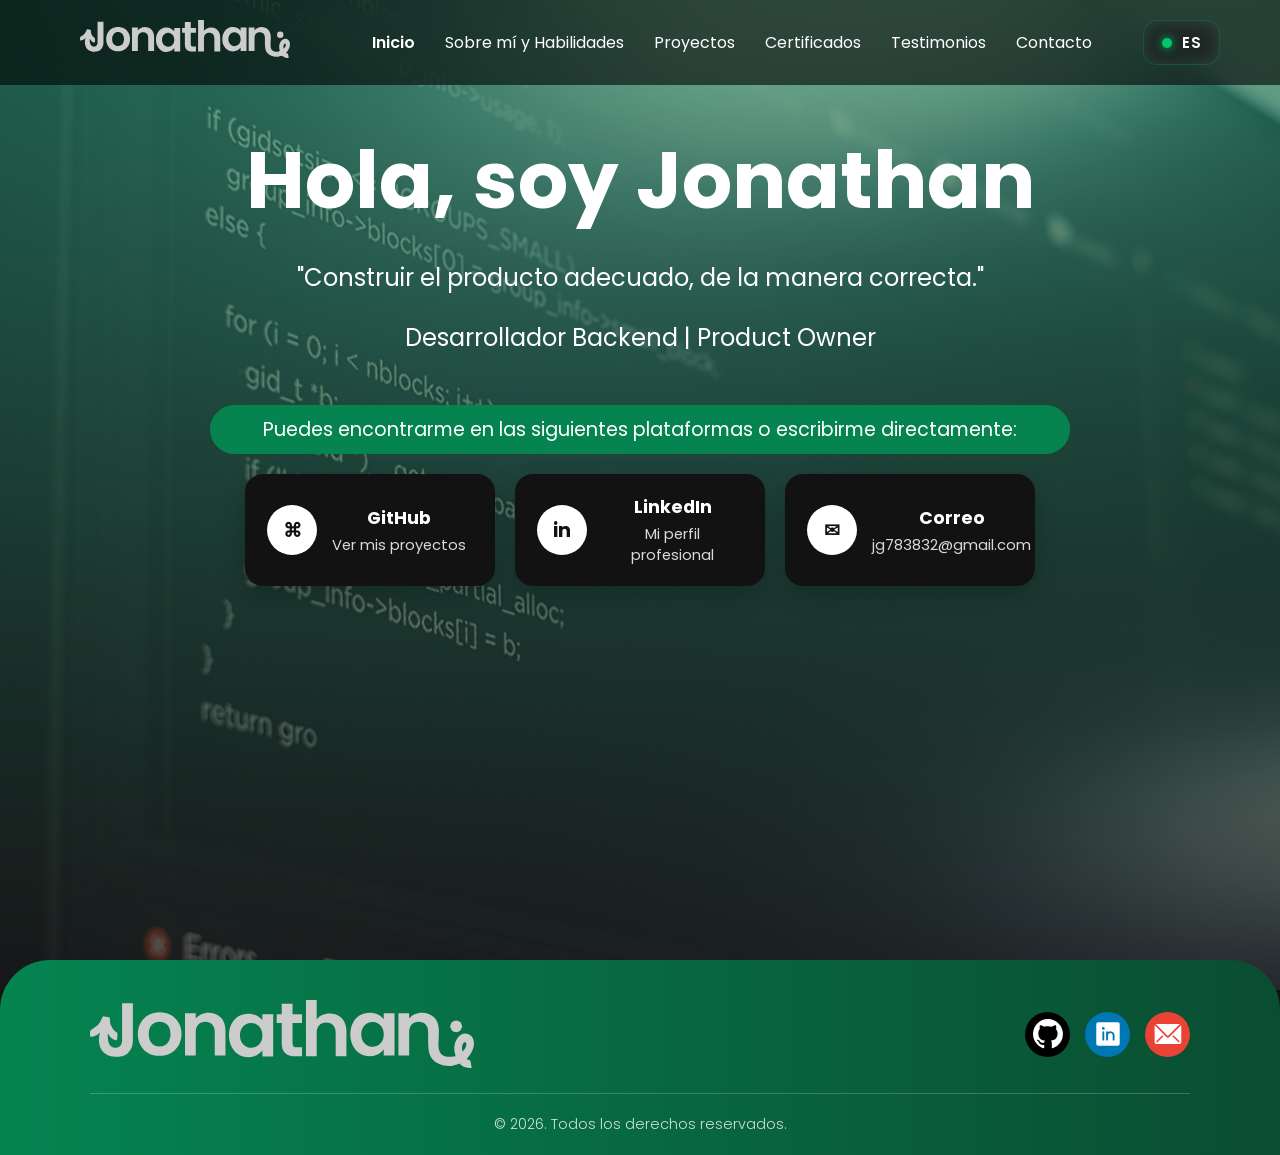
==== commit 26f9f001: "Portafolio en local agreado cada apartado, falta agregar la informacion de testimonios" ====
--- a/index.html
+++ b/index.html
@@ -23,6 +23,8 @@
     <meta property="og:type" content="website" />
     <meta property="og:url" content="" />
 
+    <link rel="icon" href="images/logo/icon-jonas.png" />
+
     <title>Portafolio - Jonathan</title>
     <!-- CEO -->
     <link rel="stylesheet" href="css/nabvar.css" />
@@ -93,74 +95,76 @@
             ></a>
           </li>
         </ul>
-        <a class="idioma" id="btnIdioma">ES</a>
+        <!-- boton idioma -->
+        <a class="idioma" id="btnIdioma">
+          <span class="estado-indicador"></span>
+          <span class="idioma-text">ES</span>
+        </a>
       </div>
     </nav>
 
     <!-- Hero -->
     <section class="pagina hero active" id="inicio">
-      <div class="hero">
-        <div class="hero-content">
-          <h1>Hola, soy Jonathan</h1>
+      <div class="hero-content">
+        <h1>Hola, soy Jonathan</h1>
+        <p
+          data-es='"Construir el producto adecuado, de la manera correcta."'
+          data-en='"Build the right product, in the right way."'
+        ></p>
+        <br />
+        <p
+          data-es="Desarrollador Backend | Product Owner "
+          data-en="Backend Developer | Product Owner"
+        >
+          Desarrollador Backend | Product Owner
+        </p>
+
+        <section class="contacto-seccion">
           <p
-            data-es='"Construir el producto adecuado, de la manera correcta."'
-            data-en='"Build the right product, in the right way."'
+            class="contacto-texto"
+            data-es="Puedes encontrarme en las siguientes plataformas o escribirme directamente:"
+            data-en="You can find me on the following platforms or write to me directly:"
           ></p>
-          <br />
-          <p
-            data-es="Desarrollador Backend | Product Owner "
-            data-en="Backend Developer | Product Owner"
-          >
-            Desarrollador Backend | Product Owner
-          </p>
-
-          <section class="contacto-seccion">
-            <p
-              class="contacto-texto"
-              data-es="Puedes encontrarme en las siguientes plataformas o escribirme directamente:"
-              data-en="You can find me on the following platforms or write to me directly:"
-            ></p>
-
-            <div class="contactos-box">
-              <a
-                href="http://github.com/JonathanGolzalez"
-                target="_blank"
-                class="contacto-card github"
-              >
-                <span class="icono">⌘</span>
-                <div>
-                  <h3>GitHub</h3>
-                  <p data-es="Ver mis proyectos" data-en="See my projects"></p>
-                </div>
-              </a>
-
-              <a
-                href="https:www.linkedin.com/in/jonathan-alexander-delgado-gonzález-838911291"
-                target="_blank"
-                class="contacto-card linkedin"
-              >
-                <span class="icono">in</span>
-                <div>
-                  <h3>LinkedIn</h3>
-                  <p
-                    data-es="Mi perfil profesional"
-                    data-en="My professional profile"
-                  >
-                    l
-                  </p>
-                </div>
-              </a>
-
-              <a href="mailto:jg783832@gmail.com" class="contacto-card correo">
-                <span class="icono">✉</span>
-                <div>
-                  <h3 data-es="Correo" data-en="Mail">Correo</h3>
-                  <p>jg783832@gmail.com</p>
-                </div>
-              </a>
-            </div>
-          </section>
-        </div>
+
+          <div class="contactos-box">
+            <a
+              href="http://github.com/JonathanGolzalez"
+              target="_blank"
+              class="contacto-card github"
+            >
+              <span class="icono">⌘</span>
+              <div>
+                <h3>GitHub</h3>
+                <p data-es="Ver mis proyectos" data-en="See my projects"></p>
+              </div>
+            </a>
+
+            <a
+              href="https://www.linkedin.com/in/jonathan-alexander-delgado-gonzález-838911291"
+              target="_blank"
+              class="contacto-card linkedin"
+            >
+              <span class="icono">in</span>
+              <div>
+                <h3>LinkedIn</h3>
+                <p
+                  data-es="Mi perfil profesional"
+                  data-en="My professional profile"
+                >
+                  l
+                </p>
+              </div>
+            </a>
+
+            <a href="mailto:jg783832@gmail.com" class="contacto-card correo">
+              <span class="icono">✉</span>
+              <div>
+                <h3 data-es="Correo" data-en="Mail">Correo</h3>
+                <p>jg783832@gmail.com</p>
+              </div>
+            </a>
+          </div>
+        </section>
       </div>
     </section>
 
@@ -169,7 +173,7 @@
       <div class="sobre">
         <div class="secctitulo-acercademi">
           <h2
-            class="titulo-seccion"
+            class="titulo-seccion titulo-sobremi"
             data-es="Acerca de <span>mí</span>"
             data-en="About <span>me</span>"
           >
@@ -192,7 +196,7 @@
         </div>
         <div class="contenedor-sobremi">
           <div class="imagenes-sobremi">
-            <div class="imagen-atras">
+            <div class="imagen-atras marco-po">
               <img src="images/Jonathan.png" alt="Imagen de Jonathan" />
             </div>
 
@@ -300,7 +304,11 @@
 
     <!-- proyectos -->
     <section class="pagina proyectos" id="proyectos">
-      <h2 class="titulo-seccion" data-es="Proyectos" data-en="Projects"></h2>
+      <h2
+        class="titulo-seccion titulo-proyecto"
+        data-es="Proyectos"
+        data-en="Projects"
+      ></h2>
 
       <div class="proyectos-grid">
         <a href="proyectos/veganimo/veganimo.html" class="proyecto-card">
@@ -345,13 +353,497 @@
     </section>
 
     <!-- certificados -->
-    <section class="pagina certificados" id="certificados"></section>
+    <section class="pagina certificados" id="certificados">
+      <h2
+        class="titulo-seccion titulo-certificados"
+        data-es="Certificados"
+        data-en="Certificates"
+      >
+        Certificados
+      </h2>
+
+      <div class="certificados-grid">
+        <!-- Certificado 1 -->
+        <div class="cert-card">
+          <div class="cert-izq">
+            <div class="cert-icon">
+              <!-- Icono diploma -->
+              <svg viewBox="0 0 24 24" xmlns="http://www.w3.org/2000/svg">
+                <path
+                  d="M12 2L2 7l10 5 10-5-10-5zM2 17l10 5 10-5M2 12l10 5 10-5"
+                />
+              </svg>
+            </div>
+            <span class="cert-fecha">2021</span>
+          </div>
+
+          <div class="cert-body">
+            <h3
+              class="cert-nombre"
+              data-es="Introducción a la programación"
+              data-en="Introduction to programming"
+            ></h3>
+            <p class="cert-emisor">Insaforp</p>
+
+            <img
+              src="certificados/introduccion-progra.jpg"
+              class="img-certificados"
+              alt=""
+            />
+          </div>
+        </div>
+
+        <!-- Certificado 2 -->
+        <div class="cert-card">
+          <div class="cert-izq">
+            <div class="cert-icon">
+              <!-- Icono diploma -->
+              <svg viewBox="0 0 24 24" xmlns="http://www.w3.org/2000/svg">
+                <path
+                  d="M12 2L2 7l10 5 10-5-10-5zM2 17l10 5 10-5M2 12l10 5 10-5"
+                />
+              </svg>
+            </div>
+            <span class="cert-fecha">2021</span>
+          </div>
+          <div class="cert-body">
+            <h3
+              class="cert-nombre"
+              data-es="Gestión efectiva del tiempo"
+              data-en="Effective time management"
+            ></h3>
+            <p class="cert-emisor">Platzi</p>
+
+            <img
+              src="certificados/gestion-efectiva-tiempo.jpg"
+              class="img-certificados"
+              alt=""
+            />
+          </div>
+        </div>
+
+        <!-- Certificado 3 -->
+        <div class="cert-card">
+          <div class="cert-izq">
+            <div class="cert-icon">
+              <!-- Icono diploma -->
+              <svg viewBox="0 0 24 24" xmlns="http://www.w3.org/2000/svg">
+                <path
+                  d="M12 2L2 7l10 5 10-5-10-5zM2 17l10 5 10-5M2 12l10 5 10-5"
+                />
+              </svg>
+            </div>
+            <span class="cert-fecha">2021</span>
+          </div>
+          <div class="cert-body">
+            <h3
+              class="cert-nombre"
+              data-es="Para aprender en línea efectivamente"
+              data-en="To learn effectively online"
+            ></h3>
+            <p class="cert-emisor">Platzi</p>
+
+            <img
+              src="certificados/aprender-linea.jpeg"
+              class="img-certificados"
+              alt=""
+            />
+          </div>
+        </div>
+
+        <!-- Certificado 4 -->
+        <div class="cert-card">
+          <div class="cert-izq">
+            <div class="cert-icon">
+              <!-- Icono diploma -->
+              <svg viewBox="0 0 24 24" xmlns="http://www.w3.org/2000/svg">
+                <path
+                  d="M12 2L2 7l10 5 10-5-10-5zM2 17l10 5 10-5M2 12l10 5 10-5"
+                />
+              </svg>
+            </div>
+            <span class="cert-fecha">2021</span>
+          </div>
+          <div class="cert-body">
+            <h3
+              class="cert-nombre"
+              data-es="Ortografía y redacción"
+              data-en="Spelling and writing"
+            ></h3>
+            <p class="cert-emisor">Insaforp</p>
+
+            <img
+              src="certificados/ortografia-redaccion.jpg"
+              class="img-certificados"
+              alt=""
+            />
+          </div>
+        </div>
+
+        <!-- Certificado 5 -->
+        <div class="cert-card">
+          <div class="cert-izq">
+            <div class="cert-icon">
+              <!-- Icono diploma -->
+              <svg viewBox="0 0 24 24" xmlns="http://www.w3.org/2000/svg">
+                <path
+                  d="M12 2L2 7l10 5 10-5-10-5zM2 17l10 5 10-5M2 12l10 5 10-5"
+                />
+              </svg>
+            </div>
+            <span class="cert-fecha">2021</span>
+          </div>
+          <div class="cert-body">
+            <h3 class="cert-nombre">English Online</h3>
+            <p class="cert-emisor">Platzi</p>
+
+            <img
+              src="certificados/english-online.jpg"
+              class="img-certificados"
+              alt=""
+            />
+          </div>
+        </div>
+      </div>
+    </section>
 
     <!-- testimonios -->
-    <section class="pagina testimonios" id="testimonios"></section>
+
+    <section class="pagina testimonios" id="testimonios">
+      <h2
+        class="titulo-seccion titulo-testimonio"
+        data-es="Testimonios"
+        data-en="Testimonials"
+      >
+        Testimonios
+      </h2>
+
+      <div class="testimonios-grid">
+        <!-- Testimonio 1 -->
+        <div class="test-card">
+          <div class="test-estrellas">
+            <span class="estrella">★</span>
+            <span class="estrella">★</span>
+            <span class="estrella">★</span>
+            <span class="estrella">★</span>
+            <span class="estrella">★</span>
+          </div>
+          <div class="test-comillas">"</div>
+          <p
+            class="test-texto"
+            data-es="Jonathan demostró un gran nivel de organización y liderazgo como Product Owner en nuestro proyecto. Supo priorizar el backlog con criterio técnico y de negocio, manteniendo al equipo siempre enfocado en entregar valor real al cliente."
+            data-en="Jonathan demonstrated a great level of organization and leadership as Product Owner on our project. He knew how to prioritize the backlog with both technical and business criteria, keeping the team always focused on delivering real value to the client."
+          >
+            Jonathan demostró un gran nivel de organización y liderazgo como
+            Product Owner en nuestro proyecto. Supo priorizar el backlog con
+            criterio técnico y de negocio, manteniendo al equipo siempre
+            enfocado en entregar valor real al cliente.
+          </p>
+          <div class="test-divisor"></div>
+          <div class="test-autor">
+            <div class="test-avatar">MR</div>
+            <div class="test-info">
+              <p class="test-nombre">María Rivas</p>
+              <p
+                class="test-rol"
+                data-es="Compañera de proyecto — UGB"
+                data-en="Project teammate — UGB"
+              >
+                Compañera de proyecto — UGB
+              </p>
+            </div>
+          </div>
+        </div>
+
+        <!-- Testimonio 2 -->
+        <div class="test-card">
+          <div class="test-estrellas">
+            <span class="estrella">★</span>
+            <span class="estrella">★</span>
+            <span class="estrella">★</span>
+            <span class="estrella">★</span>
+            <span class="estrella">★</span>
+          </div>
+          <div class="test-comillas">"</div>
+          <p
+            class="test-texto"
+            data-es="Su capacidad para conectar los requisitos del negocio con el desarrollo técnico fue clave para que Vegánimo avanzara de manera sólida. Es proactivo, claro al comunicar y siempre aporta soluciones antes de señalar problemas."
+            data-en="His ability to connect business requirements with technical development was key to Vegánimo moving forward solidly. He is proactive, clear in communication, and always brings solutions before pointing out problems."
+          >
+            Su capacidad para conectar los requisitos del negocio con el
+            desarrollo técnico fue clave para que Vegánimo avanzara de manera
+            sólida. Es proactivo, claro al comunicar y siempre aporta soluciones
+            antes de señalar problemas.
+          </p>
+          <div class="test-divisor"></div>
+          <div class="test-autor">
+            <div class="test-avatar">CL</div>
+            <div class="test-info">
+              <p class="test-nombre">Carlos López</p>
+              <p
+                class="test-rol"
+                data-es="Líder técnico — Equipo Vegánimo"
+                data-en="Tech lead — Vegánimo team"
+              >
+                Líder técnico — Equipo Vegánimo
+              </p>
+            </div>
+          </div>
+        </div>
+
+        <!-- Testimonio 3 -->
+        <div class="test-card">
+          <div class="test-estrellas">
+            <span class="estrella">★</span>
+            <span class="estrella">★</span>
+            <span class="estrella">★</span>
+            <span class="estrella">★</span>
+            <span class="estrella">★</span>
+          </div>
+          <div class="test-comillas">"</div>
+          <p
+            class="test-texto"
+            data-es="Trabajé con Jonathan en ConsoleXpress y su dominio del backend fue notorio desde el primer sprint. Escribe código limpio, documenta bien y tiene la paciencia para explicar decisiones técnicas al resto del equipo."
+            data-en="I worked with Jonathan on ConsoleXpress and his backend mastery was noticeable from the first sprint. He writes clean code, documents well, and has the patience to explain technical decisions to the rest of the team."
+          >
+            Trabajé con Jonathan en ConsoleXpress y su dominio del backend fue
+            notorio desde el primer sprint. Escribe código limpio, documenta
+            bien y tiene la paciencia para explicar decisiones técnicas al resto
+            del equipo.
+          </p>
+          <div class="test-divisor"></div>
+          <div class="test-autor">
+            <div class="test-avatar">AM</div>
+            <div class="test-info">
+              <p class="test-nombre">Andrea Martínez</p>
+              <p
+                class="test-rol"
+                data-es="Desarrolladora — Equipo ConsoleXpress"
+                data-en="Developer — ConsoleXpress team"
+              >
+                Desarrolladora — Equipo ConsoleXpress
+              </p>
+            </div>
+          </div>
+        </div>
+      </div>
+    </section>
 
     <!-- contacto -->
-    <section class="pagina contacto" id="contacto"></section>
+
+    <section class="pagina contacto" id="contacto">
+      <h2
+        class="titulo-seccion titulo-contacto"
+        data-es="Contacto"
+        data-en="Contact"
+      >
+        Contacto
+      </h2>
+
+      <div class="contacto-wrapper">
+        <!-- Info lateral izquierda -->
+        <div class="contacto-info">
+          <h3 class="contacto-info-titulo">
+            <span data-es="¿Tienes un proyecto" data-en="Got a project"
+              >¿Tienes un proyecto</span
+            >
+            <br />
+            <span data-es="en mente?" data-en="in mind?">en mente?</span>
+          </h3>
+          <p
+            class="contacto-info-desc"
+            data-es="Estoy disponible para colaboraciones, proyectos freelance o simplemente una conversación técnica. Escríbeme y te respondo en menos de 24 horas."
+            data-en="I'm available for collaborations, freelance projects, or just a technical conversation. Write to me and I'll reply within 24 hours."
+          >
+            Estoy disponible para colaboraciones, proyectos freelance o
+            simplemente una conversación técnica. Escríbeme y te respondo en
+            menos de 24 horas.
+          </p>
+
+          <div class="contacto-canales">
+            <a href="mailto:jg783832@gmail.com" class="canal-item">
+              <div class="canal-icono">✉</div>
+              <div class="canal-texto">
+                <span
+                  class="canal-label"
+                  data-es="Correo electrónico"
+                  data-en="Email"
+                  >Correo electrónico</span
+                >
+                <span class="canal-valor">jg783832@gmail.com</span>
+              </div>
+            </a>
+
+            <a
+              href="https://www.linkedin.com/in/jonathan-alexander-delgado-gonzález-838911291"
+              target="_blank"
+              class="canal-item"
+            >
+              <div class="canal-icono">in</div>
+              <div class="canal-texto">
+                <span class="canal-label">LinkedIn</span>
+                <span
+                  class="canal-valor"
+                  data-es="Enviar mensaje"
+                  data-en="Send a message"
+                  >Enviar mensaje</span
+                >
+              </div>
+            </a>
+
+            <a
+              href="http://github.com/JonathanGolzalez"
+              target="_blank"
+              class="canal-item"
+            >
+              <div class="canal-icono">⌘</div>
+              <div class="canal-texto">
+                <span class="canal-label">GitHub</span>
+                <span
+                  class="canal-valor"
+                  data-es="Ver mis repositorios"
+                  data-en="Browse my repos"
+                  >Ver mis repositorios</span
+                >
+              </div>
+            </a>
+          </div>
+        </div>
+
+        <!-- Formulario derecha -->
+        <div class="contacto-form-wrapper">
+          <form
+            class="contacto-form"
+            action="https://formsubmit.co/jg783832@gmail.com"
+            method="POST"
+            id="contactoForm"
+          >
+            <!-- Campos ocultos de FormSubmit -->
+            <input
+              type="hidden"
+              name="_subject"
+              value="Nuevo mensaje desde tu portafolio"
+            />
+            <input type="hidden" name="_captcha" value="false" />
+            <input type="hidden" name="_template" value="table" />
+            <!-- Redirigir tras envío: cambia la URL por la tuya -->
+            <input
+              type="hidden"
+              name="_next"
+              value="https://tudominio.com/#contacto"
+            />
+
+            <div class="form-row">
+              <div class="form-group">
+                <label for="nombre" data-es="Nombre" data-en="Name"
+                  >Nombre</label
+                >
+                <input
+                  type="text"
+                  id="nombre"
+                  name="nombre"
+                  placeholder="Jonathan"
+                  required
+                  data-placeholder-es="Jonathan"
+                  data-placeholder-en="Jonathan"
+                />
+              </div>
+              <div class="form-group">
+                <label for="email" data-es="Correo electrónico" data-en="Email"
+                  >Correo electrónico</label
+                >
+                <input
+                  type="email"
+                  id="email"
+                  name="email"
+                  placeholder="correo@ejemplo.com"
+                  required
+                />
+              </div>
+            </div>
+
+            <div class="form-group">
+              <label for="asunto" data-es="Asunto" data-en="Subject"
+                >Asunto</label
+              >
+              <select id="asunto" name="asunto" required>
+                <option
+                  value=""
+                  disabled
+                  selected
+                  data-es="Selecciona un tema"
+                  data-en="Select a topic"
+                >
+                  Selecciona un tema
+                </option>
+                <option
+                  value="Proyecto freelance"
+                  data-es="Proyecto freelance"
+                  data-en="Freelance project"
+                >
+                  Proyecto freelance
+                </option>
+                <option
+                  value="Colaboración"
+                  data-es="Colaboración"
+                  data-en="Collaboration"
+                >
+                  Colaboración
+                </option>
+                <option
+                  value="Consulta técnica"
+                  data-es="Consulta técnica"
+                  data-en="Technical inquiry"
+                >
+                  Consulta técnica
+                </option>
+                <option
+                  value="Oportunidad laboral"
+                  data-es="Oportunidad laboral"
+                  data-en="Job opportunity"
+                >
+                  Oportunidad laboral
+                </option>
+                <option value="Otro" data-es="Otro" data-en="Other">
+                  Otro
+                </option>
+              </select>
+            </div>
+
+            <div class="form-group">
+              <label for="mensaje" data-es="Mensaje" data-en="Message"
+                >Mensaje</label
+              >
+              <textarea
+                id="mensaje"
+                name="mensaje"
+                placeholder="Cuéntame sobre tu proyecto o idea..."
+                required
+                data-placeholder-es="Cuéntame sobre tu proyecto o idea..."
+                data-placeholder-en="Tell me about your project or idea..."
+              ></textarea>
+            </div>
+
+            <button type="submit" class="btn-enviar" id="btnEnviar">
+              <span data-es="Enviar mensaje" data-en="Send message"
+                >Enviar mensaje</span
+              >
+              <svg
+                viewBox="0 0 24 24"
+                stroke-linecap="round"
+                stroke-linejoin="round"
+              >
+                <line x1="22" y1="2" x2="11" y2="13" />
+                <polygon points="22 2 15 22 11 13 2 9 22 2" />
+              </svg>
+            </button>
+
+            <!-- Mensaje de feedback -->
+            <div class="form-mensaje" id="formMensaje"></div>
+          </form>
+        </div>
+      </div>
+    </section>
 
     <!-- FOOTER -->
     <footer class="main-footer">
@@ -442,5 +934,6 @@
 
     <script src="js/navegacion.js"></script>
     <script src="port-idioma.js"></script>
+    <script src="js/contact-form.js"></script>
   </body>
 </html>
--- a/css/nabvar.css
+++ b/css/nabvar.css
@@ -53,12 +53,82 @@
   font-size: 1rem;
 }
 
+.nav-links a.active {
+  color: #058450;
+  font-weight: 600;
+}
+
+.nav-links a {
+  transition: 0.3s;
+}
+
 /*boton ingles/español*/
 .idioma {
-  font-weight: 500;
+  display: inline-flex;
+  align-items: center;
+  gap: 10px;
+
+  padding: 10px 18px;
+
+  background: rgba(255, 255, 255, 0.06);
+  border: 1px solid rgba(5, 132, 80, 0.4);
+
+  border-radius: 14px;
+
+  color: #fff;
+  text-decoration: none;
+  font-weight: 600;
+  font-size: 0.95rem;
+  letter-spacing: 0.5px;
+
   cursor: pointer;
-  padding: 6px;
-  background: #058450;
+
+  backdrop-filter: blur(10px);
+
+  transition:
+    transform 0.3s ease,
+    border-color 0.3s ease,
+    box-shadow 0.3s ease,
+    background 0.3s ease;
+
+  position: relative;
+  overflow: hidden;
+}
+
+/* Glow */
+.idioma::before {
+  content: "";
+
+  position: absolute;
+  inset: 0;
+
+  background: linear-gradient(
+    90deg,
+    rgba(52, 152, 219, 0.15),
+    rgba(5, 132, 80, 0.15)
+  );
+
+  opacity: 0;
+  transition: 0.3s;
+}
+
+.estado-indicador {
+  width: 10px;
+  height: 10px;
+  border-radius: 50%;
+  background: #05c46b;
+  box-shadow: 0 0 10px #05c46b;
+}
+/* Español */
+.estado-indicador.es {
+  background: #05c46b;
+  box-shadow: 0 0 10px #05c46b;
+}
+
+/* Inglés */
+.estado-indicador.en {
+  background: #3498db;
+  box-shadow: 0 0 10px #3498db;
 }
 
 .idioma:active {
@@ -68,12 +138,14 @@
 /* Sistema de páginas */
 .pagina {
   display: none;
-  min-height: calc(100vh - 180px);
 }
 
 .pagina.active {
   display: block;
-  animation: fadeIn 0.4s ease;
+}
+
+.hero.active {
+  display: flex !important;
 }
 
 /* Las secciones que no usan flex */
@@ -110,3 +182,125 @@
     font-size: 0.9rem;
   }
 }
+
+.titulo-certificados,
+.titulo-contacto,
+.titulo-testimonio,
+.titulo-proyecto,
+.titulo-sobremi {
+  margin-top: 20px;
+}
+
+/* =========================
+   TABLET
+========================= */
+@media (max-width: 992px) {
+  .titulo-certificados,
+  .titulo-contacto,
+  .titulo-testimonio,
+  .titulo-proyecto,
+  .titulo-sobremi {
+    margin-top: 100px;
+  }
+  .navbar {
+    padding: 15px 0;
+  }
+
+  .navbar .container {
+    flex-wrap: wrap;
+    justify-content: center;
+    gap: 15px;
+  }
+
+  .logo {
+    width: 170px;
+    margin-left: 0;
+  }
+
+  .navbar .nav-links {
+    width: 100%;
+    justify-content: center;
+    flex-wrap: wrap;
+    gap: 12px;
+  }
+
+  .navbar .nav-links li {
+    margin-left: 0;
+  }
+
+  .navbar .nav-links li a {
+    font-size: 0.9rem;
+  }
+}
+
+/* =========================
+   MOVIL
+========================= */
+@media (max-width: 768px) {
+  .titulo-certificados,
+  .titulo-contacto,
+  .titulo-testimonio,
+  .titulo-proyecto,
+  .titulo-sobremi {
+    margin-top: 120px;
+  }
+
+  .navbar {
+    padding: 12px 0;
+  }
+
+  .navbar .container {
+    flex-direction: column;
+    gap: 12px;
+  }
+
+  .logo {
+    width: 150px;
+  }
+
+  .navbar .nav-links {
+    display: flex;
+    flex-wrap: wrap;
+    justify-content: center;
+    gap: 10px;
+    width: 100%;
+  }
+
+  .navbar .nav-links li {
+    margin: 0;
+  }
+
+  .navbar .nav-links li a {
+    font-size: 0.85rem;
+    padding: 6px 8px;
+  }
+
+  .idioma {
+    padding: 8px 14px;
+    font-size: 0.85rem;
+  }
+}
+
+/* =========================
+   MOVIL PEQUEÑO
+========================= */
+@media (max-width: 480px) {
+  .logo {
+    width: 130px;
+  }
+
+  .navbar .nav-links {
+    gap: 6px;
+  }
+
+  .navbar .nav-links li a {
+    font-size: 0.78rem;
+    padding: 5px 6px;
+  }
+
+  .idioma {
+    width: auto;
+    min-width: 85px;
+    justify-content: center;
+  }
+}
--- a/css/inicio.css
+++ b/css/inicio.css
@@ -1,6 +1,9 @@
 /* Hero Section */
+
 .hero-content {
-  height: 110vh;
+  min-height: calc(100vh + 90px); /* resta aprox navbar */
+  width: 100%;
+
   background-image:
     linear-gradient(
       to bottom,
@@ -8,28 +11,27 @@
       rgba(18, 18, 18, 0.671) 100%
     ),
     url("/images/bg-bakend.jpg");
+
   background-size: cover;
-  background-position: center center;
+  background-position: center;
   background-repeat: no-repeat;
+
   display: block;
   justify-content: center;
   align-items: center;
+
+  padding: 120px 20px 60px;
   text-align: center;
 }
 
-.hero-content {
-  color: #fff;
-}
-
 .hero h1 {
-  font-size: 4rem;
+  font-size: clamp(3rem, 7vw, 5rem);
   margin-bottom: 20px;
 }
 
 .hero p {
-  font-size: 1.5rem;
+  font-size: clamp(1.1rem, 2vw, 1.5rem);
 }
-
 .contacto-seccion {
   width: 100%;
   max-width: 900px;
--- a/css/sobremi.css
+++ b/css/sobremi.css
@@ -24,6 +24,10 @@
   z-index: 1;
 }
 
+.sobre-mi {
+  padding: 10px 40px;
+}
+
 .sobre-mi .secctitulo-acercademi h2 {
   font-size: 3rem;
   margin-bottom: 10px;
@@ -34,21 +38,21 @@
 }
 
 .sobre-mi .descripcion {
-  font-size: 1.4rem;
-  color: #b0b0b0;
-  max-width: 700px;
-  margin: 0 auto;
-  margin-top: 20px;
+  font-size: clamp(1rem, 2vw, 1.3rem);
+  line-height: 1.8;
+  text-align: center;
 }
 
 .sobre {
-  position: relative;
   display: flex;
   justify-content: center;
-  height: 100vh;
-  gap: 20px;
-
-  top: 120px;
+  align-items: center;
+  gap: 50px;
+
+  max-width: 1200px;
+  margin: 0 auto;
+
+  padding: 120px 20px 80px;
 }
 
 .titulo-seccion {
@@ -71,18 +75,118 @@
 }
 
 /* Contenedor de la imagen y el texto */
-
-.sobre-mi .imagenes-sobremi {
-  margin-right: 30px; /* Espacio entre la imagen y el texto */
-}
-
-.sobre-mi .imagenes-sobremi .imagen-atras img {
-  width: 350px; /* Limitar el tamaño de la imagen */
-  height: auto; /* Mantener la relación de aspecto */
-  max-width: 100%; /* Asegura que no se desborde */
-  border-radius: 10px; /* Bordes redondeados (opcional) */
-  display: block; /* Elimina el espacio en blanco debajo de la imagen */
-  margin: 0 auto; /* Centra la imagen */
+/* Marco Product Owner */
+.imagen-atras {
+  position: relative;
+  width: fit-content;
+  margin: 0 auto;
+  padding: 18px;
+  border-radius: 28px;
+  background: linear-gradient(
+    135deg,
+    rgba(52, 152, 219, 0.25),
+    rgba(5, 132, 80, 0.25)
+  );
+  overflow: hidden;
+}
+
+.imagen-atras::before {
+  content: "";
+  position: absolute;
+  inset: -2px;
+  border-radius: 30px;
+  padding: 2px;
+  background: linear-gradient(135deg, #3498db, #058450, #3498db);
+
+  -webkit-mask:
+    linear-gradient(#fff 0 0) content-box,
+    linear-gradient(#fff 0 0);
+
+  -webkit-mask-composite: xor;
+  mask-composite: exclude;
+
+  animation: bordePO 6s linear infinite;
+}
+
+.imagen-atras::after {
+  content: "ROADMAP • KPI • BACKLOG • SPRINT";
+  position: absolute;
+  top: 12px;
+  left: 12px;
+
+  font-size: 0.65rem;
+  letter-spacing: 2px;
+  font-weight: 600;
+
+  color: rgba(255, 255, 255, 0.6);
+
+  background: rgba(0, 0, 0, 0.4);
+  backdrop-filter: blur(10px);
+
+  padding: 8px 12px;
+  border-radius: 50px;
+  z-index: 30;
+}
+
+.imagen-atras img {
+  width: 100%;
+  max-width: 100%;
+  max-width: 350px;
+  height: auto;
+  display: block;
+  border-radius: 18px;
+  position: relative;
+  z-index: 2;
+}
+
+/* KPI superior */
+
+.imagen-atras {
+  box-shadow:
+    0 20px 50px rgba(0, 0, 0, 0.35),
+    0 0 30px rgba(52, 152, 219, 0.15);
+}
+
+/* Elementos decorativos Product Owner */
+
+.marco-po::before {
+  box-shadow:
+    0 0 30px rgba(52, 152, 219, 0.4),
+    0 0 60px rgba(5, 132, 80, 0.2);
+}
+
+.marco-po .po-card {
+  display: none;
+}
+
+.imagen-atras .indicador-1,
+.imagen-atras .indicador-2,
+.imagen-atras .indicador-3 {
+  position: absolute;
+  z-index: 3;
+}
+
+.imagen-atras::selection {
+  background: transparent;
+}
+
+/* Mini dashboard */
+
+.imagen-atras span {
+  display: none;
+}
+
+.imagen-atras::marker {
+  display: none;
+}
+
+@keyframes bordePO {
+  0% {
+    filter: hue-rotate(0deg);
+  }
+  100% {
+    filter: hue-rotate(360deg);
+  }
 }
 
 .cv-seccion {
@@ -97,7 +201,7 @@
   position: relative;
   display: inline-flex;
   align-items: center;
-  margin-top: -30px;
+  margin-top: -80px;
   gap: 12px;
   padding: 16px 30px;
   background: linear-gradient(135deg, #3498db, #058450);
@@ -112,6 +216,7 @@
     box-shadow 0.35s ease;
   box-shadow: 0 10px 25px rgba(0, 0, 0, 0.25);
   animation: flotar 2.5s ease-in-out infinite;
+  z-index: 90;
 }
 
 .btn-cv:hover {
@@ -160,10 +265,10 @@
   }
 }
 
+/* ---------------------------------------------------------*/
+/*habilidades*/
 .habilidades-contenedor {
-  position: relative;
-  height: 100vh;
-  gap: 20px;
+  padding: 60px 20px 100px;
 }
 
 .habilidades .titulo-seccion {
@@ -315,35 +420,6 @@
   }
 }
 
-/* Responsive */
-@media (max-width: 768px) {
-  .habilidades {
-    padding: 80px 15px;
-  }
-
-  .habilidades-container {
-    grid-template-columns: 1fr;
-  }
-
-  .habilidades .titulo-seccion {
-    font-size: 2rem;
-  }
-
-  .habilidad-card {
-    padding: 24px 18px;
-  }
-
-  .habilidad-top h3 {
-    font-size: 1.1rem;
-  }
-
-  .habilidad-top span {
-    font-size: 0.88rem;
-    min-width: 58px;
-    padding: 7px 10px;
-  }
-}
-
 /* Aplicaciones (Pills) */
 .aplicaciones-grid {
   margin-top: 40px;
@@ -367,3 +443,121 @@
   font-size: 0.9rem;
   font-weight: 500;
 }
+
+/* Responsive */
+@media (max-width: 992px) {
+  .sobre {
+    flex-direction: column;
+    text-align: center;
+    padding-top: 140px;
+  }
+
+  .imagenes-sobremi {
+    order: 1;
+    margin-top: 100px;
+  }
+
+  .secctitulo-acercademi {
+    order: 2;
+    margin-top: -100px;
+  }
+
+  .sobre-mi .descripcion {
+    max-width: 100%;
+  }
+}
+
+@media (max-width: 768px) {
+  .sobre-mi {
+    padding: 0 15px;
+  }
+
+  .sobre {
+    gap: 30px;
+    padding-top: 120px;
+    padding-bottom: 60px;
+  }
+
+  .titulo-seccion {
+    font-size: 1.8rem;
+  }
+
+  .sobre-mi .secctitulo-acercademi h2 {
+    font-size: 2rem;
+  }
+
+  .imagen-atras {
+    padding: 12px;
+  }
+
+  .imagen-atras::after {
+    font-size: 0.5rem;
+    letter-spacing: 1px;
+    padding: 6px 10px;
+  }
+
+  .btn-cv {
+    padding: 14px 22px;
+    font-size: 0.9rem;
+    margin-top: -50px;
+  }
+
+  .habilidades-container {
+    grid-template-columns: 1fr;
+  }
+
+  .pills-container {
+    justify-content: center;
+  }
+
+  .habilidades {
+    padding: 80px 15px;
+  }
+
+  .habilidades-container {
+    grid-template-columns: 1fr;
+  }
+
+  .habilidades .titulo-seccion {
+    font-size: 2rem;
+  }
+
+  .habilidad-card {
+    padding: 24px 18px;
+  }
+
+  .habilidad-top h3 {
+    font-size: 1.1rem;
+  }
+
+  .habilidad-top span {
+    font-size: 0.88rem;
+    min-width: 58px;
+    padding: 7px 10px;
+  }
+}
+
+@media (max-width: 480px) {
+  .imagen-atras img {
+    max-width: 260px;
+  }
+
+  .sobre-mi .secctitulo-acercademi h2 {
+    font-size: 1.7rem;
+  }
+
+  .sobre-mi .descripcion {
+    font-size: 0.95rem;
+  }
+
+  .btn-cv {
+    width: 100%;
+    max-width: 260px;
+    justify-content: center;
+  }
+
+  .pill {
+    width: 100%;
+    text-align: center;
+  }
+}
--- a/css/certificados.css
+++ b/css/certificados.css
@@ -0,0 +1,207 @@
+/* ===== CERTIFICADOS ===== */
+.certificados {
+  padding: 80px 7%;
+  background-color: #1c1c1c;
+  background-image:
+    linear-gradient(rgba(255, 255, 255, 0.04) 1px, transparent 1px),
+    linear-gradient(90deg, rgba(255, 255, 255, 0.04) 1px, transparent 1px);
+  background-size: 40px 40px;
+  position: relative;
+  text-align: center;
+}
+
+.certificados::before {
+  content: "";
+  position: absolute;
+  inset: 0;
+  background: radial-gradient(ellipse at center, transparent 40%, #1c1c1c 100%);
+  pointer-events: none;
+  z-index: 0;
+}
+
+.certificados > * {
+  position: relative;
+  z-index: 1;
+}
+
+/* Grid de certificados */
+.certificados-grid {
+  display: grid;
+  grid-template-columns: repeat(auto-fit, minmax(480px, 1fr));
+  gap: 28px;
+  max-width: 1200px;
+  margin: 0 auto;
+}
+
+/* Tarjeta de certificado */
+.cert-card {
+  background: rgba(255, 255, 255, 0.04);
+  border: 1px solid rgba(255, 255, 255, 0.08);
+  border-radius: 22px;
+  padding: 30px 24px;
+  display: flex;
+  flex-direction: column;
+  align-items: flex-start;
+  gap: 14px;
+  text-align: left;
+  transition:
+    transform 0.35s ease,
+    box-shadow 0.35s ease,
+    border-color 0.35s ease;
+  position: relative;
+  overflow: hidden;
+  backdrop-filter: blur(8px);
+}
+
+.cert-card::before {
+  content: "";
+  position: absolute;
+  inset: 0;
+  background: linear-gradient(
+    135deg,
+    rgba(52, 152, 219, 0.08),
+    rgba(5, 132, 80, 0.06)
+  );
+  opacity: 0;
+  transition: opacity 0.35s ease;
+  border-radius: 22px;
+}
+
+.cert-card:hover {
+  transform: translateY(-8px);
+  border-color: rgba(52, 152, 219, 0.35);
+  box-shadow: 0 18px 40px rgba(0, 0, 0, 0.35);
+}
+
+.cert-card:hover::before {
+  opacity: 1;
+}
+.cert-izq {
+  position: relative;
+  align-items: center;
+  display: flex;
+  justify-content: space-between;
+  width: 100%;
+}
+/* Icono / badge del certificado */
+.cert-icon {
+  width: 52px;
+  height: 52px;
+  border-radius: 14px;
+  background: linear-gradient(135deg, #3498db, #058450);
+  display: flex;
+  align-items: center;
+  justify-content: center;
+  flex-shrink: 0;
+  position: relative;
+  z-index: 2;
+  box-shadow: 0 8px 20px rgba(52, 152, 219, 0.25);
+}
+
+.cert-icon svg {
+  width: 26px;
+  height: 26px;
+  fill: #ffffff;
+}
+
+.cert-fecha {
+  right: 0;
+  position: relative;
+  width: 60px;
+  margin-top: 4px;
+  padding: 5px 12px;
+  border-radius: 50px;
+  background: linear-gradient(
+    135deg,
+    rgba(52, 152, 219, 0.2),
+    rgba(5, 132, 80, 0.2)
+  );
+  border: 1px solid rgba(52, 152, 219, 0.25);
+  color: #7ec8e3;
+  font-size: 0.8rem;
+  font-weight: 600;
+  letter-spacing: 0.5px;
+}
+
+.img-certificados {
+  width: 100%;
+  position: relative;
+}
+
+/* Textos */
+.cert-body {
+  position: relative;
+  z-index: 2;
+  display: flex;
+  flex-direction: column;
+  gap: 6px;
+}
+
+.cert-nombre {
+  color: #ffffff;
+  font-size: 1.1rem;
+  font-weight: 700;
+  line-height: 1.35;
+  margin: 0;
+}
+
+.cert-emisor {
+  color: #a0a0a0;
+  font-size: 0.9rem;
+  margin: 0;
+}
+
+/* Enlace de verificación */
+.cert-link {
+  margin-top: auto;
+  display: inline-flex;
+  align-items: center;
+  gap: 6px;
+  color: #3498db;
+  font-size: 0.88rem;
+  font-weight: 600;
+  text-decoration: none;
+  position: relative;
+  z-index: 2;
+  transition:
+    color 0.25s ease,
+    gap 0.25s ease;
+}
+
+.cert-link svg {
+  width: 14px;
+  height: 14px;
+  stroke: currentColor;
+  fill: none;
+  transition: transform 0.25s ease;
+}
+
+.cert-link:hover {
+  color: #5dade2;
+  gap: 10px;
+}
+
+.cert-link:hover svg {
+  transform: translate(2px, -2px);
+}
+
+/* ===== RESPONSIVE ===== */
+@media (max-width: 768px) {
+  .certificados {
+    padding: 60px 5%;
+  }
+
+  .certificados-grid {
+    grid-template-columns: 1fr;
+  }
+}
+
+@media (max-width: 480px) {
+  .cert-card {
+    padding: 22px 18px;
+  }
+
+  .cert-nombre {
+    font-size: 1rem;
+  }
+}
--- a/css/testimonios.css
+++ b/css/testimonios.css
@@ -0,0 +1,187 @@
+/* ===== TESTIMONIOS ===== */
+.testimonios {
+  padding: 80px 7%;
+  background-color: #1c1c1c;
+  background-image:
+    linear-gradient(rgba(255, 255, 255, 0.04) 1px, transparent 1px),
+    linear-gradient(90deg, rgba(255, 255, 255, 0.04) 1px, transparent 1px);
+  background-size: 40px 40px;
+  position: relative;
+  text-align: center;
+}
+
+.testimonios::before {
+  content: "";
+  position: absolute;
+  inset: 0;
+  background: radial-gradient(ellipse at center, transparent 40%, #1c1c1c 100%);
+  pointer-events: none;
+  z-index: 0;
+}
+
+.testimonios > * {
+  position: relative;
+  z-index: 1;
+}
+
+/* Grid de testimonios */
+.testimonios-grid {
+  display: grid;
+  grid-template-columns: repeat(auto-fit, minmax(300px, 1fr));
+  gap: 28px;
+  max-width: 1200px;
+  margin: 0 auto;
+}
+
+/* Tarjeta de testimonio */
+.test-card {
+  background: rgba(255, 255, 255, 0.04);
+  border: 1px solid rgba(255, 255, 255, 0.08);
+  border-radius: 22px;
+  padding: 32px 28px;
+  text-align: left;
+  display: flex;
+  flex-direction: column;
+  gap: 18px;
+  transition:
+    transform 0.35s ease,
+    box-shadow 0.35s ease,
+    border-color 0.35s ease;
+  position: relative;
+  overflow: hidden;
+  backdrop-filter: blur(8px);
+}
+
+.test-card::before {
+  content: "";
+  position: absolute;
+  inset: 0;
+  background: linear-gradient(
+    135deg,
+    rgba(52, 152, 219, 0.08),
+    rgba(5, 132, 80, 0.06)
+  );
+  opacity: 0;
+  transition: opacity 0.35s ease;
+  border-radius: 22px;
+}
+
+.test-card:hover {
+  transform: translateY(-8px);
+  border-color: rgba(52, 152, 219, 0.35);
+  box-shadow: 0 18px 40px rgba(0, 0, 0, 0.35);
+}
+
+.test-card:hover::before {
+  opacity: 1;
+}
+
+/* Comillas decorativas */
+.test-comillas {
+  font-size: 4rem;
+  line-height: 0.6;
+  color: #3498db;
+  font-family: Georgia, serif;
+  position: relative;
+  z-index: 2;
+  user-select: none;
+}
+
+/* Texto del testimonio */
+.test-texto {
+  color: rgba(255, 255, 255, 0.8);
+  font-size: 0.97rem;
+  line-height: 1.75;
+  font-style: italic;
+  position: relative;
+  z-index: 2;
+  margin: 0;
+  flex: 1;
+}
+
+/* Divisor */
+.test-divisor {
+  width: 40px;
+  height: 3px;
+  border-radius: 999px;
+  background: linear-gradient(90deg, #3498db, #058450);
+  position: relative;
+  z-index: 2;
+}
+
+/* Autor */
+.test-autor {
+  display: flex;
+  align-items: center;
+  gap: 14px;
+  position: relative;
+  z-index: 2;
+}
+
+.test-avatar {
+  width: 48px;
+  height: 48px;
+  border-radius: 50%;
+  background: linear-gradient(135deg, #3498db, #058450);
+  display: flex;
+  align-items: center;
+  justify-content: center;
+  font-size: 1.2rem;
+  font-weight: 700;
+  color: #ffffff;
+  flex-shrink: 0;
+  box-shadow: 0 6px 16px rgba(52, 152, 219, 0.25);
+}
+
+.test-info {
+  display: flex;
+  flex-direction: column;
+  gap: 2px;
+}
+
+.test-nombre {
+  color: #ffffff;
+  font-size: 0.97rem;
+  font-weight: 700;
+  margin: 0;
+}
+
+.test-rol {
+  color: #a0a0a0;
+  font-size: 0.83rem;
+  margin: 0;
+}
+
+/* Estrellas */
+.test-estrellas {
+  display: flex;
+  gap: 4px;
+  position: relative;
+  z-index: 2;
+}
+
+.estrella {
+  color: #3498db;
+  font-size: 1rem;
+}
+
+/* ===== RESPONSIVE ===== */
+@media (max-width: 768px) {
+  .testimonios {
+    padding: 60px 5%;
+  }
+
+  .testimonios-grid {
+    grid-template-columns: 1fr;
+  }
+}
+
+@media (max-width: 480px) {
+  .test-card {
+    padding: 24px 20px;
+  }
+
+  .test-texto {
+    font-size: 0.92rem;
+  }
+}
--- a/css/contacto.css
+++ b/css/contacto.css
@@ -0,0 +1,317 @@
+/* ===== CONTACTO ===== */
+.contacto {
+  padding: 80px 7%;
+  background-color: #1c1c1c;
+  background-image:
+    linear-gradient(rgba(255, 255, 255, 0.04) 1px, transparent 1px),
+    linear-gradient(90deg, rgba(255, 255, 255, 0.04) 1px, transparent 1px);
+  background-size: 40px 40px;
+  position: relative;
+  text-align: center;
+}
+
+.contacto::before {
+  content: "";
+  position: absolute;
+  inset: 0;
+  background: radial-gradient(ellipse at center, transparent 40%, #1c1c1c 100%);
+  pointer-events: none;
+  z-index: 0;
+}
+
+.contacto > * {
+  position: relative;
+  z-index: 1;
+}
+
+/* Layout del formulario */
+.contacto-wrapper {
+  display: grid;
+  grid-template-columns: 1fr 1.4fr;
+  gap: 50px;
+  max-width: 1100px;
+  margin: 0 auto;
+  text-align: left;
+}
+
+/* Panel izquierdo: info */
+.contacto-info {
+  display: flex;
+  flex-direction: column;
+  gap: 28px;
+}
+
+.contacto-info-titulo {
+  color: #ffffff;
+  font-size: 1.6rem;
+  font-weight: 700;
+  margin: 0;
+  line-height: 1.3;
+}
+
+.contacto-info-titulo span {
+  background: linear-gradient(90deg, #3498db, #058450);
+  -webkit-background-clip: text;
+  -webkit-text-fill-color: transparent;
+  background-clip: text;
+}
+
+.contacto-info-desc {
+  color: rgba(255, 255, 255, 0.65);
+  font-size: 0.97rem;
+  line-height: 1.75;
+  margin: 0;
+}
+
+/* Canales de contacto rápido */
+.contacto-canales {
+  display: flex;
+  flex-direction: column;
+  gap: 14px;
+}
+
+.canal-item {
+  display: flex;
+  align-items: center;
+  gap: 14px;
+  padding: 14px 18px;
+  background: rgba(255, 255, 255, 0.04);
+  border: 1px solid rgba(255, 255, 255, 0.08);
+  border-radius: 14px;
+  text-decoration: none;
+  transition:
+    border-color 0.3s ease,
+    transform 0.3s ease,
+    background 0.3s ease;
+}
+
+.canal-item:hover {
+  border-color: rgba(52, 152, 219, 0.35);
+  background: rgba(52, 152, 219, 0.07);
+  transform: translateX(6px);
+}
+
+.canal-icono {
+  width: 40px;
+  height: 40px;
+  border-radius: 10px;
+  background: linear-gradient(135deg, #3498db, #058450);
+  display: flex;
+  align-items: center;
+  justify-content: center;
+  font-size: 1.1rem;
+  flex-shrink: 0;
+  box-shadow: 0 5px 14px rgba(52, 152, 219, 0.2);
+}
+
+.canal-texto {
+  display: flex;
+  flex-direction: column;
+  gap: 2px;
+}
+
+.canal-label {
+  color: #ffffff;
+  font-size: 0.9rem;
+  font-weight: 600;
+}
+
+.canal-valor {
+  color: #a0a0a0;
+  font-size: 0.82rem;
+}
+
+/* ===== FORMULARIO ===== */
+.contacto-form-wrapper {
+  background: rgba(255, 255, 255, 0.03);
+  border: 1px solid rgba(255, 255, 255, 0.08);
+  border-radius: 24px;
+  padding: 36px 32px;
+  backdrop-filter: blur(8px);
+}
+
+.contacto-form {
+  display: flex;
+  flex-direction: column;
+  gap: 20px;
+}
+
+.form-row {
+  display: grid;
+  grid-template-columns: 1fr 1fr;
+  gap: 18px;
+}
+
+.form-group {
+  display: flex;
+  flex-direction: column;
+  gap: 8px;
+}
+
+.form-group label {
+  color: rgba(255, 255, 255, 0.75);
+  font-size: 0.88rem;
+  font-weight: 500;
+  letter-spacing: 0.3px;
+}
+
+.form-group input,
+.form-group textarea,
+.form-group select {
+  background: rgba(255, 255, 255, 0.06);
+  border: 1px solid rgba(255, 255, 255, 0.1);
+  border-radius: 12px;
+  padding: 13px 16px;
+  color: #ffffff;
+  font-family: "Poppins", sans-serif;
+  font-size: 0.93rem;
+  outline: none;
+  transition:
+    border-color 0.3s ease,
+    background 0.3s ease,
+    box-shadow 0.3s ease;
+  resize: none;
+  -webkit-appearance: none;
+}
+
+.form-group input::placeholder,
+.form-group textarea::placeholder {
+  color: rgba(255, 255, 255, 0.3);
+}
+
+.form-group input:focus,
+.form-group textarea:focus,
+.form-group select:focus {
+  border-color: #3498db;
+  background: rgba(52, 152, 219, 0.07);
+  box-shadow: 0 0 0 3px rgba(52, 152, 219, 0.12);
+}
+
+.form-group select option {
+  background: #1c1c1c;
+  color: #ffffff;
+}
+
+.form-group textarea {
+  min-height: 130px;
+}
+
+/* Botón enviar */
+.btn-enviar {
+  display: inline-flex;
+  align-items: center;
+  justify-content: center;
+  gap: 10px;
+  padding: 15px 32px;
+  background: linear-gradient(135deg, #3498db, #058450);
+  color: #ffffff;
+  font-family: "Poppins", sans-serif;
+  font-size: 1rem;
+  font-weight: 600;
+  border: none;
+  border-radius: 50px;
+  cursor: pointer;
+  text-decoration: none;
+  transition:
+    transform 0.35s ease,
+    box-shadow 0.35s ease,
+    opacity 0.3s ease;
+  box-shadow: 0 10px 25px rgba(52, 152, 219, 0.25);
+  position: relative;
+  overflow: hidden;
+  width: 100%;
+}
+
+.btn-enviar::before {
+  content: "";
+  position: absolute;
+  top: 0;
+  left: -75%;
+  width: 50%;
+  height: 100%;
+  background: rgba(255, 255, 255, 0.2);
+  transform: skewX(-25deg);
+  transition: left 0.6s ease;
+}
+
+.btn-enviar:hover::before {
+  left: 130%;
+}
+
+.btn-enviar:hover {
+  transform: translateY(-3px);
+  box-shadow: 0 16px 32px rgba(52, 152, 219, 0.35);
+}
+
+.btn-enviar:disabled {
+  opacity: 0.6;
+  cursor: not-allowed;
+  transform: none;
+}
+
+.btn-enviar svg {
+  width: 18px;
+  height: 18px;
+  fill: none;
+  stroke: #ffffff;
+  stroke-width: 2;
+  transition: transform 0.3s ease;
+}
+
+.btn-enviar:hover svg {
+  transform: translateX(4px);
+}
+
+/* Mensaje de éxito/error */
+.form-mensaje {
+  display: none;
+  padding: 14px 18px;
+  border-radius: 12px;
+  font-size: 0.9rem;
+  font-weight: 500;
+  text-align: center;
+}
+
+.form-mensaje.exito {
+  display: block;
+  background: rgba(5, 132, 80, 0.15);
+  border: 1px solid rgba(5, 132, 80, 0.35);
+  color: #12a362;
+}
+
+.form-mensaje.error {
+  display: block;
+  background: rgba(231, 76, 60, 0.12);
+  border: 1px solid rgba(231, 76, 60, 0.3);
+  color: #e74c3c;
+}
+
+/* ===== RESPONSIVE ===== */
+@media (max-width: 900px) {
+  .contacto-wrapper {
+    grid-template-columns: 1fr;
+    gap: 36px;
+  }
+
+  .contacto-info {
+    order: 2;
+  }
+
+  .contacto-form-wrapper {
+    order: 1;
+  }
+}
+
+@media (max-width: 600px) {
+  .contacto {
+    padding: 60px 5%;
+  }
+
+  .form-row {
+    grid-template-columns: 1fr;
+  }
+
+  .contacto-form-wrapper {
+    padding: 26px 20px;
+  }
+}
--- a/css/footer.css
+++ b/css/footer.css
@@ -21,9 +21,10 @@
 }
 
 .footer-logo {
-  margin-left: -20px;
-  width: 400px;
+  width: clamp(180px, 30vw, 400px);
   height: auto;
+  margin-left: 0;
+  display: block;
 }
 
 /* Contenedor de Iconos */
@@ -81,15 +82,61 @@
   font-weight: 300;
 }
 
-/* Ajuste para móviles */
-@media (max-width: 600px) {
+@media (max-width: 768px) {
+  .main-footer {
+    border-radius: 30px 30px 0 0;
+    padding: 30px 20px 20px;
+  }
+
   .footer-top {
     flex-direction: column;
-    gap: 20px;
+    justify-content: center;
+    text-align: center;
+    gap: 25px;
   }
 
-  .main-footer {
-    border-radius: 30px 30px 0 0;
-    padding: 30px 5% 20px;
+  .footer-logo {
+    width: 220px;
+    max-width: 100%;
+    margin: 0 auto;
+  }
+
+  .social-links {
+    justify-content: center;
+    flex-wrap: wrap;
+  }
+
+  .social-icon {
+    width: 42px;
+    height: 42px;
+  }
+
+  .social-icon svg {
+    width: 24px;
+    height: 24px;
+  }
+
+  .footer-bottom p {
+    font-size: 0.85rem;
+    line-height: 1.5;
   }
 }
+/* Ajuste para móviles */
+@media (max-width: 480px) {
+  .footer-logo {
+    width: 180px;
+  }
+
+  .social-links {
+    gap: 12px;
+  }
+
+  .social-icon {
+    width: 40px;
+    height: 40px;
+  }
+
+  .footer-bottom p {
+    font-size: 0.8rem;
+  }
+}
